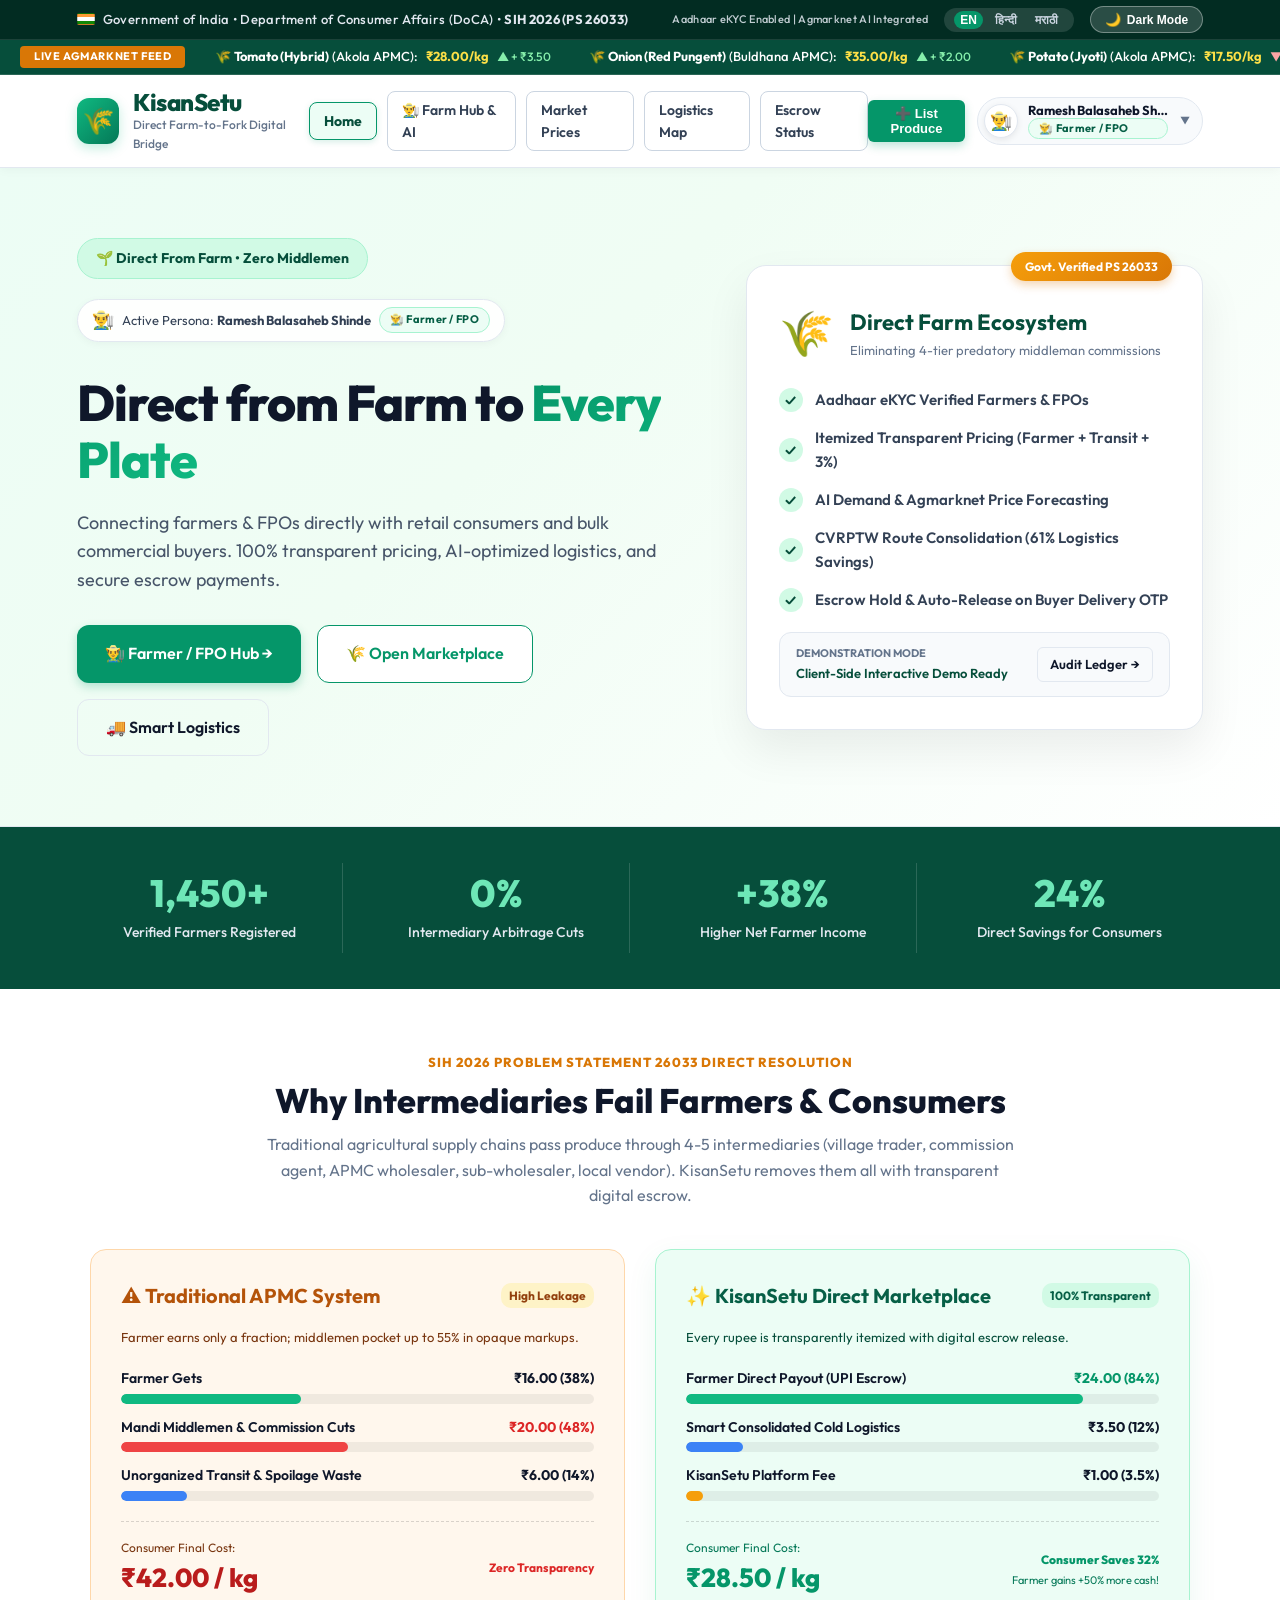
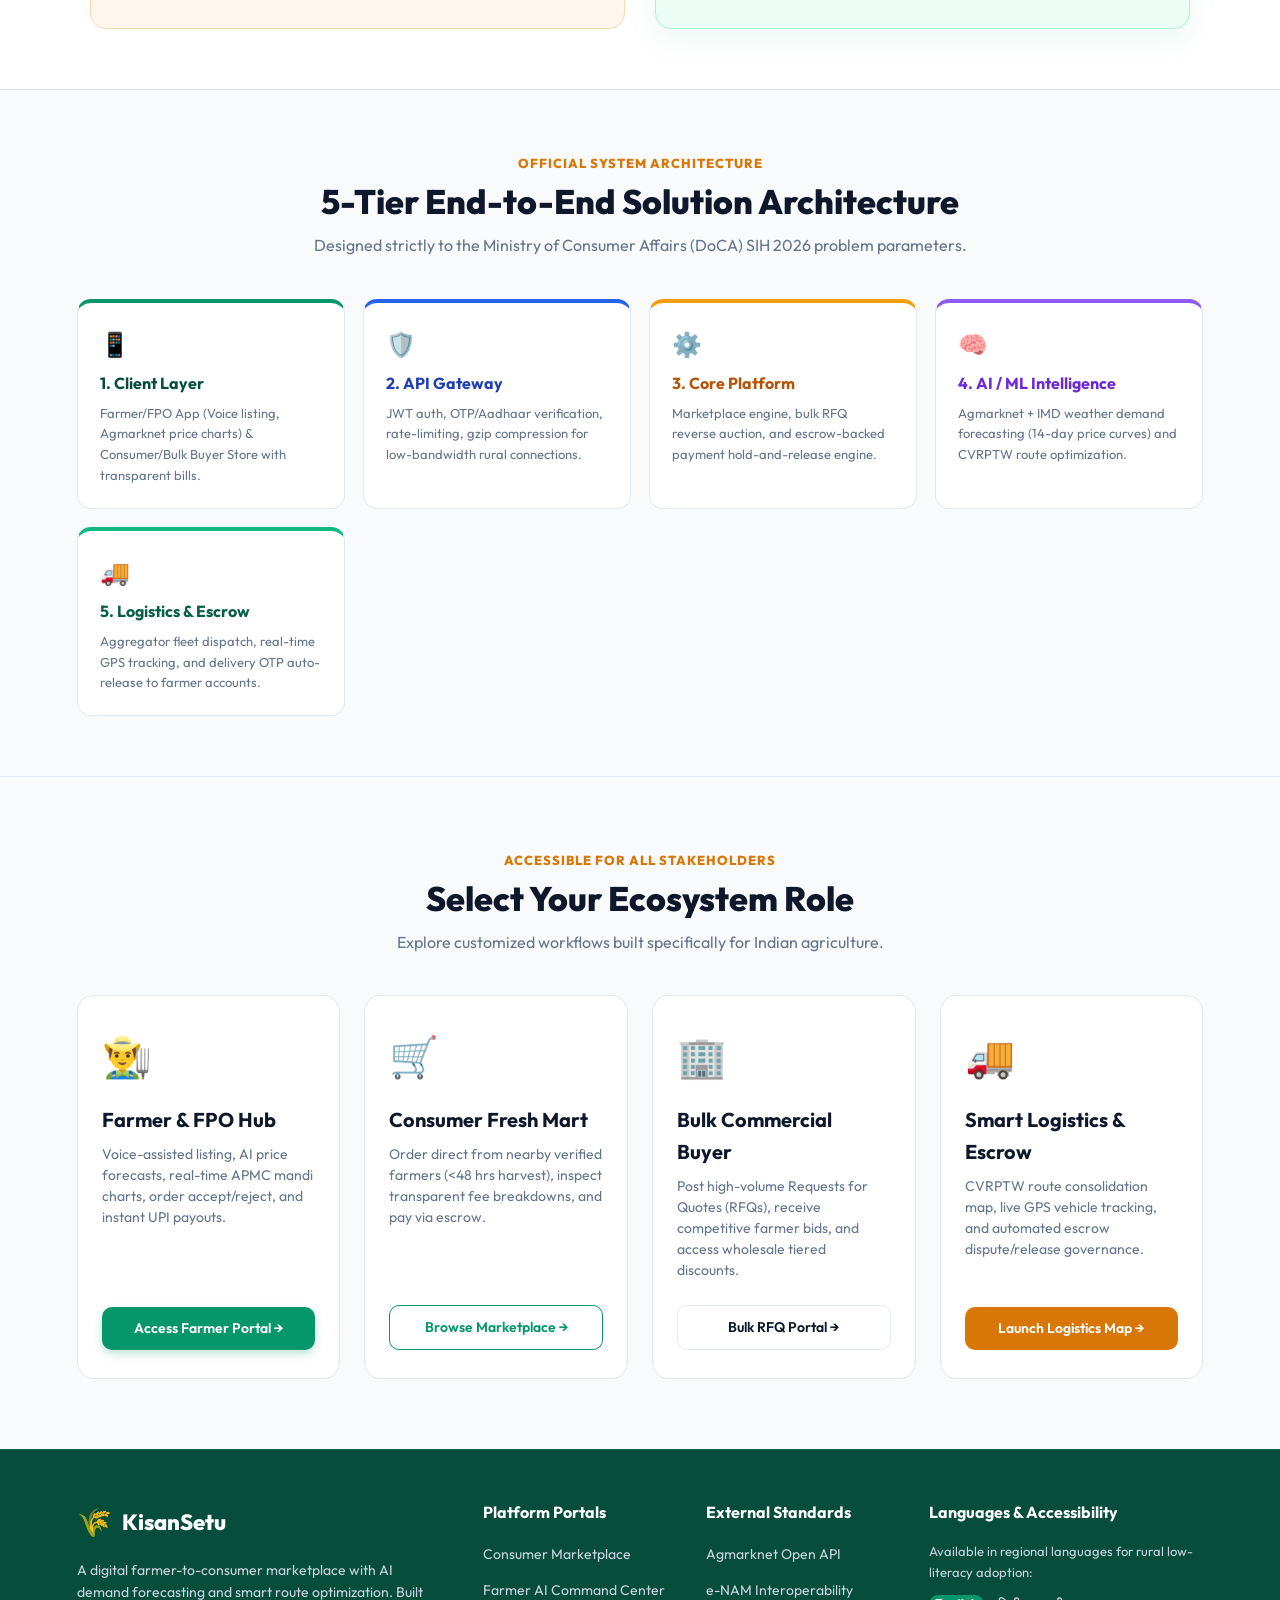
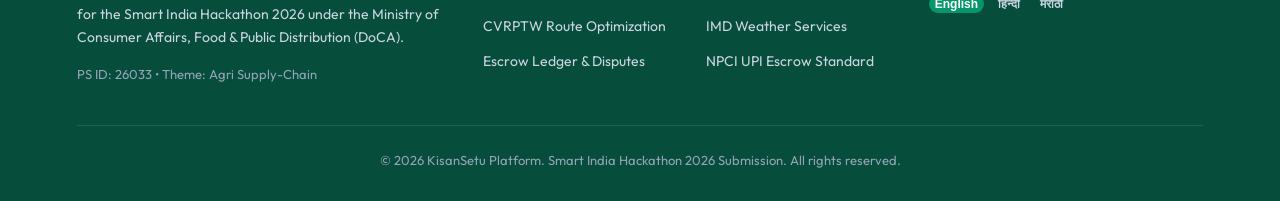
==== index.html @ 2e5bcf42 "feat: initial commit for KisanSetu agricultural marketplace platform" ====
<!DOCTYPE html>
<html lang="en">
<head>
    <meta charset="UTF-8">
    <meta name="viewport" content="width=device-width, initial-scale=1.0">
    <title>KisanSetu | Farmer-to-Consumer Digital Marketplace (SIH 2026 PS 26033)</title>
    <link rel="stylesheet" href="css/style.css?v=2.4">
    <link rel="stylesheet" href="style.css?v=2.4">
</head>
<body>

    <!-- TOP GOVERNMENT EMBLEM BAR -->
    <div class="gov-top-bar">
        <div class="gov-emblem">
            <span class="gov-flag"></span>
            <span>Government of India • Department of Consumer Affairs (DoCA) • <strong>SIH 2026 (PS 26033)</strong></span>
        </div>
        <div class="top-bar-right">
            <span style="font-size: 11px; opacity: 0.85;">Aadhaar eKYC Enabled | Agmarknet AI Integrated</span>
            <div class="lang-selector">
                <button class="lang-btn active" data-lang="en">EN</button>
                <button class="lang-btn" data-lang="hi">हिन्दी</button>
                <button class="lang-btn" data-lang="mr">मराठी</button>
            </div>
        </div>
    </div>

    <!-- LIVE MANDI PRICE MARQUEE TICKER -->
    <div class="mandi-ticker-bar">
        <div class="ticker-label">LIVE AGMARKNET FEED</div>
        <div class="ticker-track" id="tickerTrack">
            <!-- Populated via script.js -->
            <div class="ticker-item">🌾 Loading real-time APMC Mandi rates...</div>
        </div>
    </div>

    <!-- MAIN HEADER -->
    <header class="main-header">
        <a href="index.html" class="brand-logo">
            <div class="brand-icon-box">🌾</div>
            <div>
                <h1 class="brand-title">KisanSetu</h1>
                <p class="brand-tagline">Direct Farm-to-Fork Digital Bridge</p>
            </div>
        </a>

        <nav class="nav-links">
            <a href="index.html" class="nav-link active" data-i18n="navHome">Home</a>
            <a href="marketplace.html" class="nav-link" data-i18n="navMarket">Marketplace</a>
            <a href="farmer-dashboard.html" class="nav-link" data-i18n="navPrices">AI Forecast</a>
            <a href="logistics.html" class="nav-link" data-i18n="navLogistics">Smart Logistics</a>
            <a href="admin-escrow.html" class="nav-link" data-i18n="navEscrow">Escrow Ledger</a>
        </nav>

        <div class="header-actions">
            <a href="marketplace.html" class="cart-indicator" title="View Cart">
                🛒 <span>Cart</span>
                <span class="cart-badge" id="cartBadge" style="display:none;">0</span>
            </a>
            <a href="login.html" class="btn btn-outline btn-sm" data-i18n="navLogin">Login</a>
            <a href="register.html" class="btn btn-primary btn-sm" data-i18n="navRegister">Register</a>
        </div>
    </header>

    <!-- HERO SECTION -->
    <section class="hero-wrapper">
        <div class="hero-grid">
            <div class="hero-content">
                <div class="hero-badge-pill" data-i18n="heroBadge">
                    🌱 Direct From Farm • Zero Middlemen
                </div>
                <div id="heroRoleWelcome"></div>
                <h1 class="hero-title" data-i18n="heroTitle">
                    Direct from Farm to <span>Every Plate</span>
                </h1>
                <p class="hero-subtitle" data-i18n="heroSubtitle">
                    Connecting farmers & FPOs directly with retail consumers and bulk commercial buyers. 100% transparent pricing, AI-optimized logistics, and secure escrow payments.
                </p>
                <div class="hero-buttons">
                    <a href="farmer-dashboard.html" class="btn btn-primary hero-btn-lg" data-i18n="btnSell">
                        👨‍🌾 Farmer / FPO Hub
                    </a>
                    <a href="marketplace.html" class="btn btn-secondary hero-btn-lg" data-i18n="btnBuy">
                        🛒 Explore Fresh Marketplace
                    </a>
                    <a href="logistics.html" class="btn btn-outline hero-btn-lg">
                        🚚 Smart Route Optimization
                    </a>
                </div>
            </div>

            <!-- HERO CARD (Direct Farm Marketplace) -->
            <div class="hero-card-box">
                <div class="hero-card-badge">Govt. Verified PS 26033</div>
                <div class="hero-card-header">
                    <div class="hero-card-icon">🌾</div>
                    <div>
                        <h3>Direct Farm Ecosystem</h3>
                        <p style="font-size:13px; color:#64748b;">Eliminating 4-tier predatory middleman commissions</p>
                    </div>
                </div>

                <ul class="hero-perks">
                    <li>
                        <span class="hero-check">✓</span>
                        <span>Aadhaar eKYC Verified Farmers & FPOs</span>
                    </li>
                    <li>
                        <span class="hero-check">✓</span>
                        <span>Itemized Transparent Pricing (Farmer + Transit + 3%)</span>
                    </li>
                    <li>
                        <span class="hero-check">✓</span>
                        <span>AI Demand & Agmarknet Price Forecasting</span>
                    </li>
                    <li>
                        <span class="hero-check">✓</span>
                        <span>CVRPTW Route Consolidation (61% Logistics Savings)</span>
                    </li>
                    <li>
                        <span class="hero-check">✓</span>
                        <span>Escrow Hold & Auto-Release on Buyer Delivery OTP</span>
                    </li>
                </ul>

                <div style="background:#f8fafc; border-radius:12px; padding:12px 16px; display:flex; justify-content:space-between; align-items:center; border:1px solid #e2e8f0;">
                    <div>
                        <div style="font-size:11px; color:#64748b; font-weight:700; text-transform:uppercase;">Demonstration Mode</div>
                        <div style="font-size:13px; font-weight:600; color:#064e3b;">Client-Side Interactive Demo Ready</div>
                    </div>
                    <a href="admin-escrow.html" class="btn btn-sm btn-outline">Audit Ledger →</a>
                </div>
            </div>
        </div>
    </section>

    <!-- IMPACT STATS STRIP -->
    <section class="stats-strip">
        <div class="stat-item">
            <div class="stat-number">1,450+</div>
            <div class="stat-title" data-i18n="statFarmers">Verified Farmers Registered</div>
        </div>
        <div class="stat-item">
            <div class="stat-number">0%</div>
            <div class="stat-title" data-i18n="statMiddlemen">Intermediary Arbitrage Cuts</div>
        </div>
        <div class="stat-item">
            <div class="stat-number">+38%</div>
            <div class="stat-title" data-i18n="statFarmerGain">Higher Net Farmer Income</div>
        </div>
        <div class="stat-item">
            <div class="stat-number">24%</div>
            <div class="stat-title" data-i18n="statConsumerSave">Direct Savings for Consumers</div>
        </div>
    </section>

    <!-- INTERACTIVE MIDDLEMEN VS KISANSETU COMPARISON -->
    <section class="comparison-section">
        <div class="section-head">
            <span class="section-badge">SIH 2026 PROBLEM STATEMENT 26033 DIRECT RESOLUTION</span>
            <h2>Why Intermediaries Fail Farmers & Consumers</h2>
            <p>Traditional agricultural supply chains pass produce through 4-5 intermediaries (village trader, commission agent, APMC wholesaler, sub-wholesaler, local vendor). KisanSetu removes them all with transparent digital escrow.</p>
        </div>

        <div class="comparison-grid">
            <!-- TRADITIONAL MANDI -->
            <div class="compare-card traditional">
                <div class="compare-title">
                    <span style="color:#b45309;">⚠️ Traditional APMC System</span>
                    <span style="font-size:12px; background:#fef3c7; color:#92400e; padding:3px 8px; border-radius:10px;">High Leakage</span>
                </div>
                <p style="font-size:13px; color:#78350f;">Farmer earns only a fraction; middlemen pocket up to 55% in opaque markups.</p>

                <div class="compare-breakdown">
                    <div class="bar-row">
                        <div class="bar-row-header">
                            <span>Farmer Gets</span>
                            <strong>₹16.00 (38%)</strong>
                        </div>
                        <div class="bar-progress"><div class="bar-fill farmer" style="width: 38%;"></div></div>
                    </div>
                    <div class="bar-row">
                        <div class="bar-row-header">
                            <span>Mandi Middlemen & Commission Cuts</span>
                            <strong style="color:#dc2626;">₹20.00 (48%)</strong>
                        </div>
                        <div class="bar-progress"><div class="bar-fill middlemen" style="width: 48%;"></div></div>
                    </div>
                    <div class="bar-row">
                        <div class="bar-row-header">
                            <span>Unorganized Transit & Spoilage Waste</span>
                            <strong>₹6.00 (14%)</strong>
                        </div>
                        <div class="bar-progress"><div class="bar-fill logistics" style="width: 14%;"></div></div>
                    </div>
                </div>

                <div class="compare-summary">
                    <div>
                        <div style="font-size:12px; color:#78350f;">Consumer Final Cost:</div>
                        <div class="compare-price-tag" style="color:#b91c1c;">₹42.00 / kg</div>
                    </div>
                    <span style="font-size:12px; color:#dc2626; font-weight:700;">Zero Transparency</span>
                </div>
            </div>

            <!-- KISANSETU SYSTEM -->
            <div class="compare-card kisansetu">
                <div class="compare-title">
                    <span style="color:#065f46;">✨ KisanSetu Direct Marketplace</span>
                    <span style="font-size:12px; background:#d1fae5; color:#065f46; padding:3px 8px; border-radius:10px;">100% Transparent</span>
                </div>
                <p style="font-size:13px; color:#064e3b;">Every rupee is transparently itemized with digital escrow release.</p>

                <div class="compare-breakdown">
                    <div class="bar-row">
                        <div class="bar-row-header">
                            <span>Farmer Direct Payout (UPI Escrow)</span>
                            <strong style="color:#059669;">₹24.00 (84%)</strong>
                        </div>
                        <div class="bar-progress"><div class="bar-fill farmer" style="width: 84%;"></div></div>
                    </div>
                    <div class="bar-row">
                        <div class="bar-row-header">
                            <span>Smart Consolidated Cold Logistics</span>
                            <strong>₹3.50 (12%)</strong>
                        </div>
                        <div class="bar-progress"><div class="bar-fill logistics" style="width: 12%;"></div></div>
                    </div>
                    <div class="bar-row">
                        <div class="bar-row-header">
                            <span>KisanSetu Platform Fee</span>
                            <strong>₹1.00 (3.5%)</strong>
                        </div>
                        <div class="bar-progress"><div class="bar-fill platform" style="width: 3.5%;"></div></div>
                    </div>
                </div>

                <div class="compare-summary">
                    <div>
                        <div style="font-size:12px; color:#047857;">Consumer Final Cost:</div>
                        <div class="compare-price-tag" style="color:#059669;">₹28.50 / kg</div>
                    </div>
                    <div style="text-align:right;">
                        <span style="font-size:12px; color:#059669; font-weight:800;">Consumer Saves 32%</span>
                        <div style="font-size:11px; color:#047857;">Farmer gains +50% more cash!</div>
                    </div>
                </div>
            </div>
        </div>
    </section>

    <!-- 5-TIER SOLUTION ARCHITECTURE (From PDF Specification) -->
    <section style="padding: 60px 6%; background: #f8fafc; border-bottom: 1px solid var(--border);">
        <div class="section-head">
            <span class="section-badge">OFFICIAL SYSTEM ARCHITECTURE</span>
            <h2>5-Tier End-to-End Solution Architecture</h2>
            <p>Designed strictly to the Ministry of Consumer Affairs (DoCA) SIH 2026 problem parameters.</p>
        </div>

        <div style="display:grid; grid-template-columns:repeat(auto-fit, minmax(220px, 1fr)); gap:18px; max-width:1300px; margin:0 auto;">
            <div style="background:white; padding:22px; border-radius:14px; border:1px solid #e2e8f0; border-top:4px solid #059669;">
                <div style="font-size:24px; margin-bottom:8px;">📱</div>
                <h4 style="font-size:16px; margin-bottom:6px; color:#064e3b;">1. Client Layer</h4>
                <p style="font-size:13px; color:#64748b;">Farmer/FPO App (Voice listing, Agmarknet price charts) & Consumer/Bulk Buyer Store with transparent bills.</p>
            </div>
            <div style="background:white; padding:22px; border-radius:14px; border:1px solid #e2e8f0; border-top:4px solid #2563eb;">
                <div style="font-size:24px; margin-bottom:8px;">🛡️</div>
                <h4 style="font-size:16px; margin-bottom:6px; color:#1e40af;">2. API Gateway</h4>
                <p style="font-size:13px; color:#64748b;">JWT auth, OTP/Aadhaar verification, rate-limiting, gzip compression for low-bandwidth rural connections.</p>
            </div>
            <div style="background:white; padding:22px; border-radius:14px; border:1px solid #e2e8f0; border-top:4px solid #f59e0b;">
                <div style="font-size:24px; margin-bottom:8px;">⚙️</div>
                <h4 style="font-size:16px; margin-bottom:6px; color:#b45309;">3. Core Platform</h4>
                <p style="font-size:13px; color:#64748b;">Marketplace engine, bulk RFQ reverse auction, and escrow-backed payment hold-and-release engine.</p>
            </div>
            <div style="background:white; padding:22px; border-radius:14px; border:1px solid #e2e8f0; border-top:4px solid #8b5cf6;">
                <div style="font-size:24px; margin-bottom:8px;">🧠</div>
                <h4 style="font-size:16px; margin-bottom:6px; color:#6d28d9;">4. AI / ML Intelligence</h4>
                <p style="font-size:13px; color:#64748b;">Agmarknet + IMD weather demand forecasting (14-day price curves) and CVRPTW route optimization.</p>
            </div>
            <div style="background:white; padding:22px; border-radius:14px; border:1px solid #e2e8f0; border-top:4px solid #10b981;">
                <div style="font-size:24px; margin-bottom:8px;">🚚</div>
                <h4 style="font-size:16px; margin-bottom:6px; color:#065f46;">5. Logistics & Escrow</h4>
                <p style="font-size:13px; color:#64748b;">Aggregator fleet dispatch, real-time GPS tracking, and delivery OTP auto-release to farmer accounts.</p>
            </div>
        </div>
    </section>

    <!-- ROLE NAVIGATION TILES -->
    <section class="roles-section">
        <div class="section-head">
            <span class="section-badge">ACCESSIBLE FOR ALL STAKEHOLDERS</span>
            <h2>Select Your Ecosystem Role</h2>
            <p>Explore customized workflows built specifically for Indian agriculture.</p>
        </div>

        <div class="roles-grid">
            <!-- Farmer / FPO -->
            <div class="role-card">
                <div class="role-card-top">
                    <div class="role-card-icon">👨‍🌾</div>
                    <h3>Farmer & FPO Hub</h3>
                    <p>Voice-assisted listing, AI price forecasts, real-time APMC mandi charts, order accept/reject, and instant UPI payouts.</p>
                </div>
                <a href="farmer-dashboard.html" class="btn btn-primary" style="width:100%;">Access Farmer Portal →</a>
            </div>

            <!-- Retail Consumer -->
            <div class="role-card">
                <div class="role-card-top">
                    <div class="role-card-icon">🛒</div>
                    <h3>Consumer Fresh Mart</h3>
                    <p>Order direct from nearby verified farmers (<48 hrs harvest), inspect transparent fee breakdowns, and pay via escrow.</p>
                </div>
                <a href="marketplace.html" class="btn btn-secondary" style="width:100%;">Browse Marketplace →</a>
            </div>

            <!-- Bulk Commercial Buyer -->
            <div class="role-card">
                <div class="role-card-top">
                    <div class="role-card-icon">🏢</div>
                    <h3>Bulk Commercial Buyer</h3>
                    <p>Post high-volume Requests for Quotes (RFQs), receive competitive farmer bids, and access wholesale tiered discounts.</p>
                </div>
                <a href="marketplace.html?mode=bulk" class="btn btn-outline" style="width:100%;">Bulk RFQ Portal →</a>
            </div>

            <!-- Smart Logistics & Admin -->
            <div class="role-card">
                <div class="role-card-top">
                    <div class="role-card-icon">🚚</div>
                    <h3>Smart Logistics & Escrow</h3>
                    <p>CVRPTW route consolidation map, live GPS vehicle tracking, and automated escrow dispute/release governance.</p>
                </div>
                <a href="logistics.html" class="btn btn-accent" style="width:100%;">Launch Logistics Map →</a>
            </div>
        </div>
    </section>

    <!-- FOOTER -->
    <footer class="main-footer">
        <div class="footer-grid">
            <div class="footer-col">
                <div style="display:flex; align-items:center; gap:10px; margin-bottom:14px;">
                    <span style="font-size:28px;">🌾</span>
                    <h3 style="color:white; font-size:22px; font-weight:800;">KisanSetu</h3>
                </div>
                <p style="font-size:14px; color:#cbd5e1; line-height:1.6; margin-bottom:16px;">
                    A digital farmer-to-consumer marketplace with AI demand forecasting and smart route optimization. Built for the Smart India Hackathon 2026 under the Ministry of Consumer Affairs, Food & Public Distribution (DoCA).
                </p>
                <div style="font-size:13px; color:#94a3b8;">PS ID: 26033 • Theme: Agri Supply-Chain</div>
            </div>

            <div class="footer-col">
                <h4>Platform Portals</h4>
                <ul>
                    <li><a href="marketplace.html">Consumer Marketplace</a></li>
                    <li><a href="farmer-dashboard.html">Farmer AI Command Center</a></li>
                    <li><a href="logistics.html">CVRPTW Route Optimization</a></li>
                    <li><a href="admin-escrow.html">Escrow Ledger & Disputes</a></li>
                </ul>
            </div>

            <div class="footer-col">
                <h4>External Standards</h4>
                <ul>
                    <li><a href="#">Agmarknet Open API</a></li>
                    <li><a href="#">e-NAM Interoperability</a></li>
                    <li><a href="#">IMD Weather Services</a></li>
                    <li><a href="#">NPCI UPI Escrow Standard</a></li>
                </ul>
            </div>

            <div class="footer-col">
                <h4>Languages & Accessibility</h4>
                <p style="font-size:13px; color:#cbd5e1; margin-bottom:12px;">Available in regional languages for rural low-literacy adoption:</p>
                <div style="display:flex; gap:8px;">
                    <button class="lang-btn active" data-lang="en">English</button>
                    <button class="lang-btn" data-lang="hi">हिन्दी</button>
                    <button class="lang-btn" data-lang="mr">मराठी</button>
                </div>
            </div>
        </div>

        <div class="footer-bottom">
            <p>© 2026 KisanSetu Platform. Smart India Hackathon 2026 Submission. All rights reserved.</p>
        </div>
    </footer>

    <!-- SHARED DATA STORE & GLOBAL CONTROLLERS -->
    <script src="js/data-store.js?v=2.2"></script>
    <script src="js/script.js?v=2.4"></script>
</body>
</html>
---- css/style.css ----
/* ===================================================
   KisanSetu - Master Modern Stylesheet
   SIH 2026 Problem Statement 26033
   High-Aesthetic UI, Glassmorphism, Responsive & Dark-Accent Elements
=================================================== */

@import url('https://fonts.googleapis.com/css2?family=Outfit:wght@300;400;500;600;700;800&family=Inter:wght@400;500;600;700&display=swap');

:root {
    --primary: #059669;
    --primary-hover: #047857;
    --primary-deep: #064E3B;
    --primary-light: #ecfdf5;
    --primary-border: #a7f3d0;
    
    --secondary: #d97706;
    --secondary-hover: #b45309;
    --secondary-light: #fffbeb;
    
    --accent: #2563eb;
    --accent-light: #eff6ff;
    
    --success: #10b981;
    --warning: #f59e0b;
    --danger: #ef4444;
    --danger-light: #fef2f2;
    
    --bg-page: #f8fafc;
    --bg-card: #ffffff;
    --bg-alt: #f1f5f9;
    
    --text-main: #0f172a;
    --text-muted: #64748b;
    --text-light: #94a3b8;
    
    --border: #e2e8f0;
    --border-light: #f1f5f9;
    
    --radius-sm: 6px;
    --radius-md: 10px;
    --radius-lg: 16px;
    --radius-full: 9999px;
    
    --shadow-sm: 0 1px 2px rgba(0,0,0,0.05);
    --shadow-md: 0 4px 12px rgba(0,0,0,0.06);
    --shadow-lg: 0 10px 25px rgba(0,0,0,0.08);
    --shadow-glow: 0 0 20px rgba(5,150,105,0.2);
    
    --transition: all 0.25s cubic-bezier(0.4, 0, 0.2, 1);
}

* {
    margin: 0;
    padding: 0;
    box-sizing: border-box;
}

body {
    font-family: 'Outfit', 'Inter', -apple-system, sans-serif;
    background-color: var(--bg-page);
    color: var(--text-main);
    line-height: 1.6;
    min-height: 100vh;
    display: flex;
    flex-direction: column;
}

/* ===================================================
   GOVERNMENT TOP BAR & TICKER
=================================================== */
.gov-top-bar {
    background: #022c22;
    color: #e2e8f0;
    padding: 6px 6%;
    display: flex;
    justify-content: space-between;
    align-items: center;
    font-size: 13px;
    font-weight: 500;
    letter-spacing: 0.3px;
    border-bottom: 1px solid rgba(255,255,255,0.1);
}

.gov-emblem {
    display: flex;
    align-items: center;
    gap: 8px;
}

.gov-flag {
    display: inline-block;
    width: 18px;
    height: 12px;
    border-radius: 2px;
    background: linear-gradient(to bottom, #FF9933 33.3%, #ffffff 33.3%, #ffffff 66.6%, #128807 66.6%);
    border: 1px solid rgba(0,0,0,0.2);
}

.top-bar-right {
    display: flex;
    align-items: center;
    gap: 16px;
}

.lang-selector {
    display: flex;
    align-items: center;
    gap: 6px;
    background: rgba(255,255,255,0.12);
    padding: 3px 10px;
    border-radius: 20px;
}

.lang-btn {
    background: none;
    border: none;
    color: #cbd5e1;
    font-size: 12px;
    cursor: pointer;
    font-weight: 600;
    padding: 2px 6px;
    border-radius: 12px;
    transition: var(--transition);
}

.lang-btn.active, .lang-btn:hover {
    background: var(--primary);
    color: #ffffff;
}

/* Mandi Price Marquee Ticker */
.mandi-ticker-bar {
    background: #064e3b;
    color: #ffffff;
    font-size: 13px;
    overflow: hidden;
    white-space: nowrap;
    display: flex;
    align-items: center;
    padding: 6px 0;
    border-bottom: 1px solid rgba(255,255,255,0.15);
}

.ticker-label {
    background: #d97706;
    color: #ffffff;
    font-weight: 700;
    padding: 2px 14px;
    font-size: 11px;
    text-transform: uppercase;
    letter-spacing: 0.6px;
    margin-left: 20px;
    border-radius: 4px;
    display: flex;
    align-items: center;
    gap: 5px;
    z-index: 2;
}

.ticker-track {
    display: inline-block;
    padding-left: 30px;
    animation: marquee 35s linear infinite;
}

.ticker-item {
    display: inline-flex;
    align-items: center;
    gap: 8px;
    margin-right: 35px;
    font-weight: 500;
}

.ticker-price {
    font-weight: 700;
    color: #fde047;
}

.ticker-up {
    color: #86efac;
    font-size: 12px;
}

.ticker-down {
    color: #fca5a5;
    font-size: 12px;
}

@keyframes marquee {
    0% { transform: translateX(0); }
    100% { transform: translateX(-50%); }
}

/* ===================================================
   MAIN HEADER & NAVIGATION
=================================================== */
.main-header {
    background: #ffffff;
    padding: 14px 6%;
    display: flex;
    align-items: center;
    justify-content: space-between;
    box-shadow: 0 2px 10px rgba(0,0,0,0.04);
    position: sticky;
    top: 0;
    z-index: 1000;
    border-bottom: 1px solid var(--border);
}

.brand-logo {
    display: flex;
    align-items: center;
    gap: 14px;
    text-decoration: none;
}

.brand-icon-box {
    width: 46px;
    height: 46px;
    background: linear-gradient(135deg, #10b981, #047857);
    border-radius: 12px;
    display: flex;
    align-items: center;
    justify-content: center;
    font-size: 26px;
    box-shadow: 0 4px 12px rgba(16,185,129,0.25);
    color: white;
}

.brand-title {
    font-size: 24px;
    font-weight: 800;
    color: var(--primary-deep);
    line-height: 1.1;
    letter-spacing: -0.5px;
}

.brand-tagline {
    font-size: 12px;
    color: var(--text-muted);
    font-weight: 500;
}

.nav-links {
    display: flex;
    align-items: center;
    gap: 10px;
}

.nav-link {
    text-decoration: none;
    color: #334155;
    font-weight: 600;
    font-size: 14px;
    padding: 7px 14px;
    border-radius: 8px;
    border: 1.5px solid #cbd5e1;
    background: #ffffff;
    transition: all 0.2s ease;
    display: inline-flex;
    align-items: center;
    gap: 6px;
}

.nav-link:hover {
    color: var(--primary);
    border-color: var(--primary);
    background: #f0fdf4;
    transform: translateY(-1px);
}

.nav-link.active {
    color: var(--primary-deep);
    background: var(--primary-light);
    border: 1.5px solid var(--primary);
    font-weight: 700;
    box-shadow: 0 2px 6px rgba(5, 150, 105, 0.16);
}

.cart-indicator {
    position: relative;
    cursor: pointer;
    background: var(--bg-alt);
    padding: 8px 12px;
    border-radius: 20px;
    font-weight: 600;
    font-size: 14px;
    display: flex;
    align-items: center;
    gap: 6px;
    transition: var(--transition);
}

.cart-indicator:hover {
    background: var(--primary-light);
    color: var(--primary);
}

.cart-badge {
    background: var(--danger);
    color: white;
    font-size: 11px;
    font-weight: 700;
    padding: 2px 7px;
    border-radius: 10px;
}

.header-actions {
    display: flex;
    align-items: center;
    gap: 12px;
}

.btn {
    display: inline-flex;
    align-items: center;
    justify-content: center;
    gap: 8px;
    padding: 10px 20px;
    border-radius: var(--radius-md);
    font-weight: 600;
    font-size: 14px;
    text-decoration: none;
    cursor: pointer;
    border: none;
    transition: var(--transition);
}

.btn-primary {
    background: var(--primary);
    color: #ffffff;
    box-shadow: 0 4px 10px rgba(5,150,105,0.25);
}

.btn-primary:hover {
    background: var(--primary-hover);
    transform: translateY(-1px);
    box-shadow: 0 6px 14px rgba(5,150,105,0.3);
}

.btn-secondary {
    background: #ffffff;
    color: var(--primary);
    border: 1.5px solid var(--primary);
}

.btn-secondary:hover {
    background: var(--primary-light);
}

.btn-accent {
    background: var(--secondary);
    color: #ffffff;
}

.btn-accent:hover {
    background: var(--secondary-hover);
}

.btn-outline {
    background: transparent;
    color: var(--text-main);
    border: 1px solid var(--border);
}

.btn-outline:hover {
    background: var(--bg-alt);
}

.btn-sm {
    padding: 6px 12px;
    font-size: 13px;
    border-radius: var(--radius-sm);
}

/* ===================================================
   HERO SECTION
=================================================== */
.hero-wrapper {
    background: linear-gradient(135deg, #ecfdf5 0%, #f0fdf4 40%, #ffffff 100%);
    padding: 70px 6%;
    position: relative;
    overflow: hidden;
    border-bottom: 1px solid var(--border);
}

.hero-grid {
    display: grid;
    grid-template-columns: 1.15fr 0.85fr;
    gap: 50px;
    align-items: center;
    max-width: 1300px;
    margin: 0 auto;
}

.hero-content {
    display: flex;
    flex-direction: column;
    gap: 20px;
}

.hero-badge-pill {
    display: inline-flex;
    align-items: center;
    gap: 8px;
    background: #d1fae5;
    color: var(--primary-deep);
    padding: 8px 18px;
    border-radius: var(--radius-full);
    font-size: 14px;
    font-weight: 700;
    border: 1px solid var(--primary-border);
    width: fit-content;
}

.hero-title {
    font-size: 50px;
    font-weight: 800;
    line-height: 1.15;
    color: #0f172a;
    letter-spacing: -1px;
}

.hero-title span {
    background: linear-gradient(135deg, #059669, #10b981);
    -webkit-background-clip: text;
    -webkit-text-fill-color: transparent;
}

.hero-subtitle {
    font-size: 18px;
    color: #475569;
    line-height: 1.6;
    max-width: 600px;
}

.hero-buttons {
    display: flex;
    gap: 16px;
    flex-wrap: wrap;
    margin-top: 10px;
}

.hero-btn-lg {
    padding: 15px 28px;
    font-size: 16px;
    border-radius: 12px;
}

.hero-card-box {
    background: #ffffff;
    border-radius: 20px;
    padding: 32px;
    box-shadow: 0 20px 45px rgba(0,0,0,0.07);
    border: 1px solid var(--border);
    position: relative;
}

.hero-card-badge {
    position: absolute;
    top: -14px;
    right: 30px;
    background: linear-gradient(135deg, #f59e0b, #d97706);
    color: white;
    font-size: 12px;
    font-weight: 700;
    padding: 5px 14px;
    border-radius: 20px;
    box-shadow: 0 4px 10px rgba(217,119,6,0.3);
}

.hero-card-header {
    display: flex;
    align-items: center;
    gap: 16px;
    margin-bottom: 20px;
}

.hero-card-icon {
    font-size: 44px;
}

.hero-card-header h3 {
    font-size: 22px;
    color: var(--primary-deep);
    font-weight: 700;
}

.hero-perks {
    list-style: none;
    display: flex;
    flex-direction: column;
    gap: 14px;
    margin: 20px 0;
}

.hero-perks li {
    display: flex;
    align-items: center;
    gap: 12px;
    font-size: 15px;
    font-weight: 600;
    color: #334155;
}

.hero-check {
    width: 24px;
    height: 24px;
    background: #d1fae5;
    color: var(--primary-deep);
    border-radius: 50%;
    display: flex;
    align-items: center;
    justify-content: center;
    font-weight: 800;
    font-size: 13px;
    flex-shrink: 0;
}

/* ===================================================
   INTERACTIVE COMPARISON (Middlemen vs KisanSetu)
=================================================== */
.comparison-section {
    padding: 60px 6%;
    background: #ffffff;
    border-bottom: 1px solid var(--border);
}

.section-head {
    text-align: center;
    max-width: 750px;
    margin: 0 auto 40px;
}

.section-badge {
    display: inline-block;
    color: var(--secondary);
    font-weight: 800;
    font-size: 13px;
    text-transform: uppercase;
    letter-spacing: 1px;
    margin-bottom: 8px;
}

.section-head h2 {
    font-size: 34px;
    font-weight: 800;
    color: #0f172a;
    line-height: 1.2;
}

.section-head p {
    color: var(--text-muted);
    font-size: 16px;
    margin-top: 10px;
}

.comparison-grid {
    display: grid;
    grid-template-columns: 1fr 1fr;
    gap: 30px;
    max-width: 1100px;
    margin: 0 auto;
}

.compare-card {
    padding: 30px;
    border-radius: 16px;
    border: 1.5px solid var(--border);
}

.compare-card.traditional {
    background: #fff7ed;
    border-color: #fed7aa;
}

.compare-card.kisansetu {
    background: #ecfdf5;
    border-color: #a7f3d0;
    box-shadow: 0 10px 30px rgba(5,150,105,0.08);
}

.compare-title {
    font-size: 20px;
    font-weight: 700;
    margin-bottom: 15px;
    display: flex;
    align-items: center;
    justify-content: space-between;
}

.compare-breakdown {
    display: flex;
    flex-direction: column;
    gap: 12px;
    margin: 20px 0;
}

.bar-row {
    display: flex;
    flex-direction: column;
    gap: 4px;
}

.bar-row-header {
    display: flex;
    justify-content: space-between;
    font-size: 14px;
    font-weight: 600;
}

.bar-progress {
    height: 10px;
    background: rgba(0,0,0,0.06);
    border-radius: 6px;
    overflow: hidden;
}

.bar-fill {
    height: 100%;
    border-radius: 6px;
}

.bar-fill.farmer { background: #10b981; }
.bar-fill.middlemen { background: #ef4444; }
.bar-fill.logistics { background: #3b82f6; }
.bar-fill.platform { background: #f59e0b; }

.compare-summary {
    border-top: 1px dashed rgba(0,0,0,0.15);
    padding-top: 16px;
    display: flex;
    justify-content: space-between;
    align-items: center;
}

.compare-price-tag {
    font-size: 26px;
    font-weight: 800;
}

/* ===================================================
   IMPACT STATS STRIP
=================================================== */
.stats-strip {
    background: #064e3b;
    color: white;
    padding: 36px 6%;
    display: grid;
    grid-template-columns: repeat(4, 1fr);
    gap: 20px;
    text-align: center;
}

.stat-item {
    border-right: 1px solid rgba(255,255,255,0.15);
    padding: 10px 20px;
}

.stat-item:last-child {
    border-right: none;
}

.stat-number {
    font-size: 38px;
    font-weight: 800;
    color: #6ee7b7;
    line-height: 1.1;
    margin-bottom: 6px;
}

.stat-title {
    font-size: 14px;
    color: #e2e8f0;
    font-weight: 500;
}

/* ===================================================
   ROLE ENTRY CARDS (Farmer, Consumer, Bulk, Logistics)
=================================================== */
.roles-section {
    padding: 70px 6%;
    background: var(--bg-page);
}

.roles-grid {
    display: grid;
    grid-template-columns: repeat(4, 1fr);
    gap: 24px;
    max-width: 1300px;
    margin: 0 auto;
}

.role-card {
    background: #ffffff;
    border-radius: 16px;
    padding: 28px 24px;
    border: 1px solid var(--border);
    transition: var(--transition);
    display: flex;
    flex-direction: column;
    justify-content: space-between;
    position: relative;
    overflow: hidden;
}

.role-card:hover {
    transform: translateY(-6px);
    box-shadow: var(--shadow-lg);
    border-color: var(--primary);
}

.role-card-top {
    margin-bottom: 24px;
}

.role-card-icon {
    font-size: 40px;
    margin-bottom: 16px;
    display: inline-block;
}

.role-card h3 {
    font-size: 20px;
    font-weight: 700;
    color: #0f172a;
    margin-bottom: 8px;
}

.role-card p {
    font-size: 14px;
    color: var(--text-muted);
    line-height: 1.5;
}

/* ===================================================
   MARKETPLACE CATALOG & FILTERS
=================================================== */
.marketplace-container {
    padding: 40px 6%;
    max-width: 1400px;
    margin: 0 auto;
    width: 100%;
}

.market-header-banner {
    background: linear-gradient(135deg, #064e3b, #047857);
    color: white;
    padding: 30px;
    border-radius: 16px;
    margin-bottom: 30px;
    display: flex;
    justify-content: space-between;
    align-items: center;
    flex-wrap: wrap;
    gap: 20px;
}

.market-mode-toggle {
    display: flex;
    background: rgba(255,255,255,0.15);
    padding: 4px;
    border-radius: 30px;
}

.mode-btn {
    background: none;
    border: 1.5px solid rgba(255, 255, 255, 0.4);
    color: white;
    padding: 8px 18px;
    border-radius: 25px;
    cursor: pointer;
    font-weight: 600;
    font-size: 14px;
    transition: var(--transition);
}

.mode-btn:hover {
    border-color: rgba(255, 255, 255, 0.9);
}

.mode-btn.active {
    background: white;
    border-color: white;
    color: var(--primary-deep);
}

.filters-bar {
    background: white;
    padding: 16px 24px;
    border-radius: 12px;
    border: 1px solid var(--border);
    display: flex;
    flex-wrap: wrap;
    gap: 16px;
    align-items: center;
    margin-bottom: 30px;
}

.search-input-wrap {
    flex: 1;
    min-width: 260px;
    position: relative;
}

.search-input-wrap input {
    width: 100%;
    padding: 10px 16px 10px 38px;
    border: 1.5px solid var(--border);
    border-radius: 8px;
    font-size: 14px;
    outline: none;
    transition: var(--transition);
}

.search-input-wrap input:focus {
    border-color: var(--primary);
}

.search-icon {
    position: absolute;
    left: 12px;
    top: 50%;
    transform: translateY(-50%);
    color: var(--text-muted);
}

.filter-pills {
    display: flex;
    gap: 8px;
    flex-wrap: wrap;
}

.pill-btn {
    background: #ffffff;
    border: 1.5px solid #cbd5e1;
    color: var(--text-main);
    padding: 6px 14px;
    border-radius: 20px;
    font-size: 13px;
    font-weight: 600;
    cursor: pointer;
    transition: var(--transition);
}

.pill-btn:hover {
    border-color: var(--primary);
    color: var(--primary-deep);
    background: #f8fafc;
}

.pill-btn.active {
    background: var(--primary-light);
    color: var(--primary-deep);
    border: 1.5px solid var(--primary);
    font-weight: 700;
    box-shadow: 0 2px 5px rgba(5, 150, 105, 0.12);
}

/* Products Grid */
.products-grid {
    display: grid;
    grid-template-columns: repeat(auto-fill, minmax(290px, 1fr));
    gap: 24px;
}

.product-card {
    background: white;
    border-radius: 16px;
    border: 1px solid var(--border);
    overflow: hidden;
    transition: var(--transition);
    display: flex;
    flex-direction: column;
    position: relative;
}

.product-card:hover {
    transform: translateY(-5px);
    box-shadow: var(--shadow-lg);
    border-color: #a7f3d0;
}

.product-image-wrap {
    position: relative;
    height: 180px;
    background: #f1f5f9;
    overflow: hidden;
}

.product-image-wrap img {
    width: 100%;
    height: 100%;
    object-fit: cover;
    transition: transform 0.4s ease;
}

.product-card:hover .product-image-wrap img {
    transform: scale(1.05);
}

.freshness-tag {
    position: absolute;
    top: 12px;
    left: 12px;
    background: rgba(6, 78, 59, 0.9);
    backdrop-filter: blur(4px);
    color: #6ee7b7;
    font-size: 11px;
    font-weight: 700;
    padding: 4px 10px;
    border-radius: 20px;
}

.verified-farmer-tag {
    position: absolute;
    top: 12px;
    right: 12px;
    background: rgba(255, 255, 255, 0.95);
    color: var(--primary);
    font-size: 11px;
    font-weight: 700;
    padding: 4px 8px;
    border-radius: 20px;
    display: flex;
    align-items: center;
    gap: 4px;
    box-shadow: 0 2px 6px rgba(0,0,0,0.1);
}

.product-body {
    padding: 18px;
    display: flex;
    flex-direction: column;
    flex: 1;
    gap: 10px;
}

.product-crop-name {
    font-size: 18px;
    font-weight: 700;
    color: var(--text-main);
}

.product-farmer-sub {
    font-size: 13px;
    color: var(--text-muted);
    display: flex;
    align-items: center;
    gap: 6px;
}

.price-box-main {
    background: #f0fdf4;
    padding: 10px 12px;
    border-radius: 8px;
    border: 1px solid #d1fae5;
    margin: 6px 0;
}

.price-comparison-line {
    font-size: 12px;
    color: #dc2626;
    text-decoration: line-through;
    font-weight: 600;
}

.price-direct-line {
    font-size: 22px;
    font-weight: 800;
    color: var(--primary-deep);
    display: flex;
    align-items: baseline;
    gap: 4px;
}

.price-direct-line span {
    font-size: 13px;
    font-weight: 500;
    color: var(--text-muted);
}

.savings-chip {
    font-size: 11px;
    font-weight: 700;
    color: #047857;
    background: #d1fae5;
    padding: 2px 6px;
    border-radius: 4px;
    margin-left: 6px;
}

.transparency-trigger {
    background: none;
    border: none;
    color: var(--primary);
    font-size: 12px;
    font-weight: 700;
    cursor: pointer;
    text-align: left;
    display: inline-flex;
    align-items: center;
    gap: 4px;
    padding: 0;
}

.transparency-trigger:hover {
    text-decoration: underline;
}

.product-footer {
    margin-top: auto;
    padding-top: 12px;
    display: flex;
    gap: 8px;
}

/* ===================================================
   TRANSPARENT PRICING MODAL
=================================================== */
.modal-overlay {
    position: fixed;
    inset: 0;
    background: rgba(15, 23, 42, 0.65);
    backdrop-filter: blur(4px);
    display: none;
    align-items: center;
    justify-content: center;
    z-index: 2000;
    padding: 20px;
}

.modal-overlay.active {
    display: flex;
}

.modal-box {
    background: white;
    border-radius: 18px;
    max-width: 520px;
    width: 100%;
    padding: 28px;
    box-shadow: 0 20px 40px rgba(0,0,0,0.2);
    position: relative;
    max-height: 90vh;
    overflow-y: auto;
    animation: modalPop 0.3s cubic-bezier(0.16, 1, 0.3, 1);
}

@keyframes modalPop {
    from { opacity: 0; transform: scale(0.95); }
    to { opacity: 1; transform: scale(1); }
}

.modal-close-btn {
    position: absolute;
    top: 20px;
    right: 20px;
    background: var(--bg-alt);
    border: none;
    width: 32px;
    height: 32px;
    border-radius: 50%;
    cursor: pointer;
    font-size: 16px;
    display: flex;
    align-items: center;
    justify-content: center;
}

.modal-title {
    font-size: 22px;
    font-weight: 800;
    color: var(--primary-deep);
    margin-bottom: 6px;
}

.itemized-card {
    background: #f8fafc;
    border-radius: 12px;
    border: 1px solid var(--border);
    padding: 16px;
    margin: 16px 0;
    display: flex;
    flex-direction: column;
    gap: 12px;
}

.itemized-row {
    display: flex;
    justify-content: space-between;
    font-size: 14px;
}

.itemized-row.highlight {
    font-weight: 700;
    color: var(--primary-deep);
    border-top: 1px dashed var(--border);
    padding-top: 10px;
    font-size: 16px;
}

/* ===================================================
   DASHBOARDS & AI DEMAND FORECASTING
=================================================== */
.dashboard-layout {
    display: grid;
    grid-template-columns: 260px 1fr;
    min-height: calc(100vh - 120px);
}

.dash-sidebar {
    background: white;
    border-right: 1px solid var(--border);
    padding: 24px 16px;
    display: flex;
    flex-direction: column;
    gap: 8px;
}

.user-profile-badge {
    padding: 16px;
    background: #f8fafc;
    border-radius: 12px;
    border: 1px solid var(--border);
    margin-bottom: 16px;
}

.user-profile-badge h4 {
    font-size: 15px;
    font-weight: 700;
}

.user-profile-badge p {
    font-size: 12px;
    color: var(--text-muted);
}

.sidebar-link {
    display: flex;
    align-items: center;
    gap: 12px;
    padding: 11px 16px;
    border-radius: var(--radius-md);
    text-decoration: none;
    color: #475569;
    font-weight: 600;
    font-size: 14px;
    transition: var(--transition);
    cursor: pointer;
    border: 1.5px solid #cbd5e1;
    background: #ffffff;
    margin-bottom: 8px;
    text-align: left;
    width: 100%;
}

.sidebar-link:hover {
    border-color: var(--primary);
    background: #f8fafc;
    color: var(--primary-deep);
}

.sidebar-link.active {
    background: var(--primary-light);
    color: var(--primary-deep);
    border: 1.5px solid var(--primary);
    font-weight: 700;
    box-shadow: 0 2px 6px rgba(5, 150, 105, 0.14);
}

.dash-content {
    padding: 32px;
    overflow-y: auto;
    background: #f8fafc;
}

.dash-header-row {
    display: flex;
    justify-content: space-between;
    align-items: center;
    margin-bottom: 24px;
    flex-wrap: wrap;
    gap: 16px;
}

.chart-card {
    background: white;
    border-radius: 16px;
    padding: 24px;
    border: 1px solid var(--border);
    box-shadow: var(--shadow-sm);
    margin-bottom: 24px;
}

.ai-explain-badge {
    background: #fef3c7;
    border: 1px solid #fde68a;
    color: #92400e;
    padding: 12px 16px;
    border-radius: 8px;
    font-size: 13px;
    margin-top: 14px;
    display: flex;
    align-items: flex-start;
    gap: 10px;
    line-height: 1.5;
}

/* Voice Listing simulation widget */
.voice-listing-box {
    background: linear-gradient(135deg, #1e293b, #0f172a);
    color: white;
    border-radius: 16px;
    padding: 24px;
    margin-bottom: 24px;
    display: flex;
    align-items: center;
    justify-content: space-between;
    flex-wrap: wrap;
    gap: 20px;
}

.mic-pulse-btn {
    width: 58px;
    height: 58px;
    border-radius: 50%;
    background: #ef4444;
    border: none;
    color: white;
    font-size: 24px;
    cursor: pointer;
    display: flex;
    align-items: center;
    justify-content: center;
    box-shadow: 0 0 0 0 rgba(239,68,68,0.7);
    animation: micPulse 1.8s infinite;
    flex-shrink: 0;
}

@keyframes micPulse {
    0% { box-shadow: 0 0 0 0 rgba(239, 68, 68, 0.7); }
    70% { box-shadow: 0 0 0 16px rgba(239, 68, 68, 0); }
    100% { box-shadow: 0 0 0 0 rgba(239, 68, 68, 0); }
}

/* Table styles */
.custom-table-wrap {
    background: white;
    border-radius: 16px;
    border: 1px solid var(--border);
    overflow-x: auto;
    box-shadow: var(--shadow-sm);
}

.custom-table {
    width: 100%;
    border-collapse: collapse;
    font-size: 14px;
}

.custom-table th {
    background: #f8fafc;
    padding: 14px 18px;
    text-align: left;
    font-weight: 700;
    color: #475569;
    border-bottom: 1px solid var(--border);
}

.custom-table td {
    padding: 14px 18px;
    border-bottom: 1px solid var(--border-light);
    color: #1e293b;
}

.status-badge {
    display: inline-flex;
    align-items: center;
    gap: 6px;
    padding: 4px 10px;
    border-radius: 20px;
    font-size: 12px;
    font-weight: 700;
}

.status-held { background: #fef3c7; color: #92400e; }
.status-released { background: #d1fae5; color: #065f46; }
.status-transit { background: #dbeafe; color: #1e40af; }
.status-disputed { background: #fee2e2; color: #991b1b; }

/* ===================================================
   LOGISTICS MAP & CVRPTW ROUTE OPTIMIZATION
=================================================== */
.logistics-grid {
    display: grid;
    grid-template-columns: 1fr 380px;
    gap: 24px;
    max-width: 1400px;
    margin: 0 auto;
}

#logisticsMap {
    height: 560px;
    width: 100%;
    border-radius: 16px;
    border: 1px solid var(--border);
    box-shadow: var(--shadow-md);
    z-index: 1;
}

.optimization-panel {
    background: white;
    border-radius: 16px;
    padding: 24px;
    border: 1px solid var(--border);
    box-shadow: var(--shadow-md);
    display: flex;
    flex-direction: column;
    gap: 20px;
}

.cvrptw-stat-card {
    background: #f8fafc;
    border-radius: 12px;
    padding: 16px;
    border: 1px solid var(--border);
}

.cvrptw-compare-row {
    display: flex;
    justify-content: space-between;
    margin-top: 8px;
    font-size: 14px;
}

/* ===================================================
   TOAST NOTIFICATION CONTAINER
=================================================== */
.toast-container {
    position: fixed;
    bottom: 24px;
    right: 24px;
    z-index: 9999;
    display: flex;
    flex-direction: column;
    gap: 10px;
    pointer-events: none;
}

.toast {
    background: #0f172a;
    color: white;
    padding: 14px 20px;
    border-radius: 10px;
    font-size: 14px;
    font-weight: 600;
    box-shadow: 0 10px 25px rgba(0,0,0,0.2);
    display: flex;
    align-items: center;
    gap: 12px;
    min-width: 280px;
    pointer-events: auto;
    animation: toastSlideIn 0.3s ease;
    border-left: 4px solid var(--primary);
}

.toast.success { border-left-color: #10b981; }
.toast.error { border-left-color: #ef4444; }
.toast.warning { border-left-color: #f59e0b; }

@keyframes toastSlideIn {
    from { opacity: 0; transform: translateY(20px); }
    to { opacity: 1; transform: translateY(0); }
}

/* ===================================================
   FOOTER
=================================================== */
.main-footer {
    background: #064e3b;
    color: #e2e8f0;
    padding: 50px 6% 30px;
    margin-top: auto;
    border-top: 1px solid rgba(255,255,255,0.1);
}

.footer-grid {
    display: grid;
    grid-template-columns: 2fr 1fr 1fr 1.5fr;
    gap: 40px;
    max-width: 1300px;
    margin: 0 auto 40px;
}

.footer-col h4 {
    color: #ffffff;
    font-size: 16px;
    font-weight: 700;
    margin-bottom: 16px;
}

.footer-col ul {
    list-style: none;
    display: flex;
    flex-direction: column;
    gap: 10px;
}

.footer-col a {
    color: #cbd5e1;
    text-decoration: none;
    font-size: 14px;
    transition: var(--transition);
}

.footer-col a:hover {
    color: #6ee7b7;
}

.footer-bottom {
    text-align: center;
    border-top: 1px solid rgba(255,255,255,0.1);
    padding-top: 24px;
    font-size: 13px;
    color: #94a3b8;
}

/* ===================================================
   MOBILE & TABLET RESPONSIVENESS
=================================================== */
@media (max-width: 1024px) {
    .hero-grid { grid-template-columns: 1fr; }
    .stats-strip { grid-template-columns: repeat(2, 1fr); }
    .roles-grid { grid-template-columns: repeat(2, 1fr); }
    .logistics-grid { grid-template-columns: 1fr; }
    .footer-grid { grid-template-columns: repeat(2, 1fr); }
    .dashboard-layout { grid-template-columns: 1fr; }
    .dash-sidebar { display: none; }
}

@media (max-width: 680px) {
    .main-header { flex-direction: column; gap: 14px; align-items: flex-start; }
    .nav-links { flex-wrap: wrap; gap: 10px; }
    .stats-strip { grid-template-columns: 1fr; }
    .comparison-grid { grid-template-columns: 1fr; }
    .roles-grid { grid-template-columns: 1fr; }
    .hero-title { font-size: 34px; }
    .footer-grid { grid-template-columns: 1fr; }
}

/* ===================================================
   ROLE-BASED UI SYSTEM (SIH 2026 PS 26033)
=================================================== */

/* Universal Role Badges */
.role-badge {
    display: inline-flex;
    align-items: center;
    gap: 5px;
    font-size: 11px;
    font-weight: 700;
    padding: 3px 10px;
    border-radius: 999px;
    letter-spacing: 0.3px;
    white-space: nowrap;
    transition: var(--transition);
}

.role-badge-farmer {
    background: #ecfdf5;
    color: #065f46;
    border: 1px solid #a7f3d0;
}

.role-badge-consumer {
    background: #eef2ff;
    color: #4338ca;
    border: 1px solid #c7d2fe;
}

.role-badge-bulk {
    background: #fffbeb;
    color: #92400e;
    border: 1px solid #fde68a;
}

.role-badge-logistics {
    background: #f0f9ff;
    color: #0369a1;
    border: 1px solid #bae6fd;
}

.role-badge-admin {
    background: #fff1f2;
    color: #9f1239;
    border: 1px solid #fecdd3;
}

/* Top Bar Quick Persona Switcher */
.persona-switcher-wrap {
    display: flex;
    align-items: center;
    gap: 8px;
    background: rgba(255, 255, 255, 0.14);
    padding: 3px 10px;
    border-radius: 20px;
    font-size: 12px;
}

.persona-switcher-label {
    color: #cbd5e1;
    font-size: 11px;
    font-weight: 600;
    text-transform: uppercase;
    letter-spacing: 0.5px;
    display: flex;
    align-items: center;
    gap: 4px;
}

.persona-select {
    background: #064e3b;
    color: #ffffff;
    border: 1px solid rgba(255, 255, 255, 0.25);
    border-radius: 12px;
    padding: 3px 8px;
    font-size: 12px;
    font-weight: 600;
    cursor: pointer;
    outline: none;
    transition: var(--transition);
}

.persona-select:hover, .persona-select:focus {
    border-color: #34d399;
    box-shadow: 0 0 0 2px rgba(52, 211, 153, 0.2);
}

/* User Profile Capsule in Main Header */
.user-profile-capsule {
    position: relative;
    display: flex;
    align-items: center;
    gap: 10px;
    padding: 5px 12px 5px 6px;
    background: #f8fafc;
    border: 1.5px solid var(--border);
    border-radius: 30px;
    cursor: pointer;
    transition: var(--transition);
    user-select: none;
}

.user-profile-capsule:hover {
    background: #ffffff;
    border-color: var(--primary);
    box-shadow: 0 4px 12px rgba(0, 0, 0, 0.06);
}

.user-avatar-circle {
    width: 34px;
    height: 34px;
    border-radius: 50%;
    display: flex;
    align-items: center;
    justify-content: center;
    font-size: 18px;
    background: #ffffff;
    box-shadow: 0 2px 6px rgba(0,0,0,0.08);
    border: 1.5px solid #e2e8f0;
}

.user-meta-box {
    display: flex;
    flex-direction: column;
    text-align: left;
    line-height: 1.2;
}

.user-meta-name {
    font-size: 13px;
    font-weight: 700;
    color: #0f172a;
    max-width: 140px;
    white-space: nowrap;
    overflow: hidden;
    text-overflow: ellipsis;
}

.user-meta-role {
    font-size: 11px;
    font-weight: 600;
}

.user-dropdown-arrow {
    font-size: 10px;
    color: #64748b;
    margin-left: 2px;
    transition: transform 0.2s ease;
}

.user-profile-capsule.open .user-dropdown-arrow {
    transform: rotate(180deg);
}

/* Profile Dropdown Menu */
.profile-dropdown-menu {
    position: absolute;
    top: calc(100% + 8px);
    right: 0;
    width: 300px;
    background: #ffffff;
    border-radius: 14px;
    border: 1px solid var(--border);
    box-shadow: 0 10px 25px -5px rgba(0, 0, 0, 0.12), 0 8px 10px -6px rgba(0, 0, 0, 0.08);
    padding: 14px;
    z-index: 1100;
    display: none;
    animation: fadeInSlide 0.2s ease forwards;
}

.profile-dropdown-menu.active {
    display: block;
}

@keyframes fadeInSlide {
    from { opacity: 0; transform: translateY(-8px); }
    to { opacity: 1; transform: translateY(0); }
}

.dropdown-user-header {
    border-bottom: 1px solid var(--border);
    padding-bottom: 12px;
    margin-bottom: 12px;
}

.dropdown-user-header h4 {
    font-size: 15px;
    font-weight: 800;
    color: #0f172a;
    margin: 0 0 2px;
}

.dropdown-user-header p {
    font-size: 12px;
    color: #64748b;
    margin: 0;
}

.dropdown-section-title {
    font-size: 11px;
    font-weight: 700;
    color: #64748b;
    text-transform: uppercase;
    letter-spacing: 0.5px;
    margin-bottom: 8px;
}

.role-switch-list {
    display: flex;
    flex-direction: column;
    gap: 5px;
    margin-bottom: 12px;
}

.role-switch-btn {
    display: flex;
    align-items: center;
    justify-content: space-between;
    width: 100%;
    padding: 8px 10px;
    border-radius: 8px;
    background: #f8fafc;
    border: 1px solid var(--border);
    font-size: 13px;
    font-weight: 600;
    color: #334155;
    cursor: pointer;
    transition: var(--transition);
}

.role-switch-btn:hover {
    background: #f1f5f9;
    border-color: var(--primary);
    color: var(--primary);
}

.role-switch-btn.active {
    background: #ecfdf5;
    border-color: #10b981;
    color: #065f46;
    font-weight: 700;
}

.dropdown-footer {
    border-top: 1px solid var(--border);
    padding-top: 10px;
    display: flex;
    justify-content: space-between;
    align-items: center;
    font-size: 12px;
}

.dropdown-footer a, .dropdown-footer button {
    color: #64748b;
    text-decoration: none;
    font-weight: 600;
    background: none;
    border: none;
    cursor: pointer;
    padding: 4px 6px;
    border-radius: 4px;
}

.dropdown-footer a:hover, .dropdown-footer button:hover {
    color: #ef4444;
    background: #fef2f2;
}

/* Role Context Banner (Top of Pages) */
.role-context-banner {
    background: linear-gradient(90deg, #f0fdf4 0%, #ecfdf5 100%);
    border-bottom: 1px solid #bbf7d0;
    padding: 8px 6%;
    font-size: 13px;
    color: #065f46;
    display: flex;
    justify-content: space-between;
    align-items: center;
    flex-wrap: wrap;
    gap: 10px;
}

.role-context-banner.banner-consumer {
    background: linear-gradient(90deg, #f5f3ff 0%, #ede9fe 100%);
    border-bottom: 1px solid #ddd6fe;
    color: #4c1d95;
}

.role-context-banner.banner-bulk {
    background: linear-gradient(90deg, #fffbeb 0%, #fef3c7 100%);
    border-bottom: 1px solid #fde68a;
    color: #78350f;
}

.role-context-banner.banner-logistics {
    background: linear-gradient(90deg, #f0f9ff 0%, #e0f2fe 100%);
    border-bottom: 1px solid #bae6fd;
    color: #0369a1;
}

.role-context-banner.banner-admin {
    background: linear-gradient(90deg, #fff1f2 0%, #ffe4e6 100%);
    border-bottom: 1px solid #fecdd3;
    color: #881337;
}

.role-context-banner-text {
    display: flex;
    align-items: center;
    gap: 8px;
    font-weight: 500;
}

/* Role Switcher Bar (Removed: Persona selected solely at Login) */
.sih-demo-hud {
    display: none !important;
}

/* ===================================================
   ACCESSIBILITY & FORM SYSTEM
=================================================== */
.form-group {
    margin-bottom: 16px;
    display: flex;
    flex-direction: column;
}

.form-label {
    font-weight: 600;
    font-size: 13px;
    color: var(--text-main);
    margin-bottom: 6px;
    display: flex;
    align-items: center;
    gap: 4px;
}

.required-indicator {
    color: var(--danger);
    font-weight: 700;
}

.form-input, .form-select, .form-textarea {
    padding: 10px 14px;
    border: 1.5px solid var(--border);
    border-radius: var(--radius-md);
    font-size: 15px;
    font-family: inherit;
    transition: var(--transition);
    outline: none;
    background: var(--bg-card);
    color: var(--text-main);
    width: 100%;
}

.form-input:focus, .form-select:focus, .form-textarea:focus {
    border-color: var(--primary);
    box-shadow: 0 0 0 3px rgba(5, 150, 105, 0.15);
}

.form-input[aria-invalid="true"], .form-select[aria-invalid="true"] {
    border-color: var(--danger) !important;
    background: var(--danger-light);
}

.form-input[aria-invalid="true"]:focus {
    box-shadow: 0 0 0 3px rgba(239, 68, 68, 0.15);
}

.form-help {
    font-size: 12px;
    color: var(--text-muted);
    margin-top: 4px;
}

.form-error {
    font-size: 12px;
    color: var(--danger);
    margin-top: 4px;
    font-weight: 600;
    display: none;
}

/* Keyboard Accessible Focus States */
button:focus-visible, a:focus-visible, input:focus-visible, select:focus-visible {
    outline: 3px solid var(--primary);
    outline-offset: 2px;
}

button:focus:not(:focus-visible), a:focus:not(:focus-visible) {
    outline: none;
}

/* Touch Friendly Targets on Mobile/Touch Devices */
@media (hover: none) and (pointer: coarse) {
    button, a.btn, input[type="button"], input[type="submit"], .pill-btn {
        min-height: 44px;
    }
}

/* ===================================================
   MOBILE NAVIGATION MENU & RESPONSIVENESS
=================================================== */
.menu-toggle {
    display: none;
    background: none;
    border: 1.5px solid var(--border);
    font-size: 20px;
    cursor: pointer;
    color: var(--text-main);
    padding: 6px 12px;
    border-radius: 8px;
    line-height: 1;
    align-items: center;
    gap: 4px;
}

.mobile-nav-menu {
    position: fixed;
    top: 0;
    left: -100%;
    width: 82%;
    max-width: 320px;
    height: 100vh;
    background: var(--bg-card);
    z-index: 99999;
    box-shadow: 0 0 30px rgba(0,0,0,0.25);
    transition: left 0.3s cubic-bezier(0.4, 0, 0.2, 1);
    overflow-y: auto;
    display: flex;
    flex-direction: column;
    padding: 24px 20px;
}

.mobile-nav-menu.active {
    left: 0;
}

.mobile-nav-overlay {
    position: fixed;
    top: 0;
    left: 0;
    width: 100vw;
    height: 100vh;
    background: rgba(0,0,0,0.5);
    z-index: 99998;
    display: none;
    backdrop-filter: blur(2px);
}

.mobile-nav-overlay.active {
    display: block;
}

.mobile-nav-close {
    align-self: flex-end;
    background: none;
    border: none;
    font-size: 24px;
    cursor: pointer;
    color: var(--text-muted);
    padding: 4px;
    line-height: 1;
}

.mobile-nav-links {
    display: flex;
    flex-direction: column;
    gap: 8px;
    margin-top: 20px;
}

.mobile-nav-links .nav-link {
    font-size: 15px;
    padding: 12px 14px;
    border-radius: 8px;
    width: 100%;
}

@media (max-width: 860px) {
    .nav-links { display: none !important; }
    .menu-toggle { display: inline-flex !important; }
}

/* ===================================================
   SKELETON SCREENS & LOADING STATES
=================================================== */
.skeleton-loader {
    display: flex;
    flex-direction: column;
    gap: 16px;
    width: 100%;
}

.skeleton-item {
    display: flex;
    gap: 14px;
    align-items: center;
    padding: 16px;
    background: var(--bg-card);
    border-radius: var(--radius-md);
    border: 1px solid var(--border);
}

.skeleton-avatar {
    width: 50px;
    height: 50px;
    border-radius: 12px;
    background: linear-gradient(90deg, var(--bg-alt) 0%, var(--border) 50%, var(--bg-alt) 100%);
    background-size: 200% 100%;
    animation: shimmer 1.5s infinite;
    flex-shrink: 0;
}

.skeleton-text {
    flex: 1;
    display: flex;
    flex-direction: column;
    gap: 8px;
}

.skeleton-line {
    height: 12px;
    background: linear-gradient(90deg, var(--bg-alt) 0%, var(--border) 50%, var(--bg-alt) 100%);
    background-size: 200% 100%;
    animation: shimmer 1.5s infinite;
    border-radius: 4px;
}

.skeleton-line.short {
    width: 55%;
}

@keyframes shimmer {
    0% { background-position: 200% 0; }
    100% { background-position: -200% 0; }
}

.loading {
    opacity: 0.6;
    pointer-events: none;
    cursor: wait;
}

/* ===================================================
   ORDER STATUS TIMELINE
=================================================== */
.order-timeline {
    position: relative;
    padding: 20px 0 10px 0;
}

.timeline-step {
    display: flex;
    gap: 16px;
    margin-bottom: 24px;
    position: relative;
}

.timeline-marker {
    width: 36px;
    height: 36px;
    border-radius: 50%;
    background: var(--bg-alt);
    border: 2px solid var(--border);
    display: flex;
    align-items: center;
    justify-content: center;
    font-weight: 700;
    font-size: 14px;
    color: var(--text-muted);
    flex-shrink: 0;
    position: relative;
    z-index: 1;
}

.timeline-step.completed .timeline-marker {
    background: var(--success);
    border-color: var(--success);
    color: #ffffff;
}

.timeline-step.pending .timeline-marker {
    background: var(--warning);
    border-color: var(--warning);
    color: #ffffff;
}

.timeline-step.in-transit .timeline-marker {
    background: var(--accent);
    border-color: var(--accent);
    color: #ffffff;
}

.timeline-pulse {
    width: 10px;
    height: 10px;
    background: #ffffff;
    border-radius: 50%;
    animation: pulse 1.8s infinite;
}

@keyframes pulse {
    0%, 100% { transform: scale(1); opacity: 1; }
    50% { transform: scale(1.6); opacity: 0.7; }
}

.timeline-step:not(:last-child)::after {
    content: '';
    position: absolute;
    left: 17px;
    top: 36px;
    width: 2px;
    height: calc(100% - 12px);
    background: var(--border);
}

.timeline-step.completed:not(:last-child)::after {
    background: var(--success);
}

.timeline-content {
    padding-top: 2px;
    flex: 1;
}

.timeline-content h4 {
    font-size: 14px;
    font-weight: 700;
    color: var(--text-main);
    margin-bottom: 2px;
}

.timeline-time {
    font-size: 11px;
    color: var(--text-muted);
    margin-bottom: 4px;
}

.timeline-detail {
    font-size: 12px;
    color: #475569;
}

/* ===================================================
   BREADCRUMBS NAVIGATION
=================================================== */
.breadcrumbs {
    padding: 10px 6%;
    font-size: 13px;
    color: var(--text-muted);
    background: var(--bg-alt);
    border-bottom: 1px solid var(--border);
}

.breadcrumbs ol {
    display: flex;
    align-items: center;
    flex-wrap: wrap;
    gap: 8px;
    list-style: none;
}

.breadcrumbs a {
    color: var(--primary);
    text-decoration: none;
    font-weight: 600;
}

.breadcrumbs a:hover {
    text-decoration: underline;
}

.breadcrumbs li::before {
    content: '›';
    margin-right: 8px;
    color: #94a3b8;
    font-weight: 700;
}

.breadcrumbs li:first-child::before {
    content: '';
    margin-right: 0;
}

/* ===================================================
   SEARCH AUTOCOMPLETE DROPDOWN
=================================================== */
.search-input-wrap {
    position: relative;
}

.search-dropdown {
    position: absolute;
    top: calc(100% + 4px);
    left: 0;
    width: 100%;
    background: var(--bg-card);
    border: 1.5px solid var(--border);
    border-radius: var(--radius-md);
    box-shadow: var(--shadow-lg);
    z-index: 1050;
    list-style: none;
    max-height: 280px;
    overflow-y: auto;
    display: none;
    animation: fadeInSlide 0.2s ease forwards;
}

.search-result {
    display: flex;
    align-items: center;
    gap: 10px;
    padding: 10px 14px;
    cursor: pointer;
    font-size: 13px;
    border-bottom: 1px solid var(--border-light);
    transition: var(--transition);
}

.search-result:hover, .search-result.selected {
    background: var(--primary-light);
    color: var(--primary-deep);
}

.result-icon {
    font-size: 18px;
}

.result-name {
    flex: 1;
    font-weight: 600;
}

.result-type {
    font-size: 10px;
    font-weight: 700;
    text-transform: uppercase;
    background: var(--bg-alt);
    color: var(--text-muted);
    padding: 2px 6px;
    border-radius: 4px;
}

/* Audio Readout Sunno Button */
.btn-sunno {
    display: inline-flex;
    align-items: center;
    gap: 4px;
    background: #ecfdf5;
    color: #065f46;
    border: 1px solid #a7f3d0;
    border-radius: 6px;
    padding: 4px 8px;
    font-size: 11px;
    font-weight: 700;
    cursor: pointer;
    transition: var(--transition);
}

.btn-sunno:hover {
    background: #10b981;
    color: #ffffff;
    border-color: #059669;
}

/* Empty State Component */
.empty-state {
    display: flex;
    flex-direction: column;
    align-items: center;
    gap: 12px;
    padding: 48px 24px;
    text-align: center;
    color: var(--text-muted);
    background: var(--bg-card);
    border: 1px dashed var(--border);
    border-radius: var(--radius-lg);
    width: 100%;
}

.empty-icon {
    font-size: 52px;
}

.empty-state h3 {
    font-size: 18px;
    font-weight: 700;
    color: var(--text-main);
    margin: 0;
}

.empty-state p {
    max-width: 360px;
    font-size: 13px;
    line-height: 1.5;
    margin: 0;
}

/* Toast Animations */
@keyframes slideInRight {
    from { transform: translateX(400px); opacity: 0; }
    to { transform: translateX(0); opacity: 1; }
}

@keyframes slideOutRight {
    from { transform: translateX(0); opacity: 1; }
    to { transform: translateX(400px); opacity: 0; }
}

/* ===================================================
   DARK THEME & INVERTED CARD SURFACES
   (Dark Ambient Background + Crisp White High-Contrast Cards)
=================================================== */
.theme-toggle-btn {
    display: inline-flex;
    align-items: center;
    gap: 6px;
    padding: 5px 14px;
    border-radius: 20px;
    font-size: 12px;
    font-weight: 700;
    cursor: pointer;
    border: 1.5px solid rgba(255, 255, 255, 0.35);
    background: rgba(255, 255, 255, 0.16);
    color: #ffffff;
    transition: var(--transition);
    user-select: none;
}

.theme-toggle-btn:hover {
    background: rgba(255, 255, 255, 0.3);
    border-color: rgba(255, 255, 255, 0.65);
    transform: translateY(-1px);
    box-shadow: 0 2px 10px rgba(0, 0, 0, 0.3);
}

[data-theme="dark"] {
    --bg-page: #090d16;
    --bg-card: #ffffff;
    --bg-alt: #f1f5f9;
    --text-main: #0f172a;
    --text-muted: #475569;
    --text-light: #64748b;
    --border: #cbd5e1;
    --border-light: #e2e8f0;
    --primary: #059669;
    --primary-hover: #047857;
    --primary-deep: #064e3b;
    --primary-light: #d1fae5;
    --primary-border: #a7f3d0;
    --secondary: #d97706;
    --secondary-hover: #b45309;
    --secondary-light: #fef3c7;
    --accent: #2563eb;
    --accent-light: #eff6ff;
    --success: #10b981;
    --warning: #f59e0b;
    --danger: #ef4444;
    --danger-light: #fee2e2;
    --shadow-sm: 0 2px 6px rgba(0,0,0,0.3);
    --shadow-md: 0 6px 18px rgba(0,0,0,0.4);
    --shadow-lg: 0 12px 32px rgba(0,0,0,0.5);
}

/* Ambient Deep Dark Frame */
[data-theme="dark"] body {
    background-color: #090d16 !important;
    color: #f9fafb;
}

[data-theme="dark"] .gov-top-bar {
    background: #031510;
    border-bottom: 1px solid rgba(255, 255, 255, 0.08);
}

[data-theme="dark"] .main-header {
    background: #0f172a;
    border-bottom: 1px solid #1e293b;
}

[data-theme="dark"] .nav-link {
    color: #cbd5e1;
}

[data-theme="dark"] .nav-link:hover,
[data-theme="dark"] .nav-link.active {
    color: #34d399;
    background: rgba(16, 185, 129, 0.14);
}

[data-theme="dark"] .cart-indicator {
    background: #1e293b;
    border-color: #334155;
    color: #f9fafb;
}

[data-theme="dark"] .cart-badge {
    background: #10b981;
    color: #090d16;
    font-weight: 800;
}

[data-theme="dark"] .breadcrumbs {
    background: #0f172a;
    border-color: #1e293b;
}

[data-theme="dark"] .breadcrumbs li,
[data-theme="dark"] .breadcrumbs a {
    color: #94a3b8;
}

[data-theme="dark"] .breadcrumbs li[aria-current="page"] {
    color: #34d399;
    font-weight: 700;
}

[data-theme="dark"] .dashboard-layout {
    background: #090d16 !important;
}

[data-theme="dark"] .dash-content {
    background: #090d16 !important;
    color: #f9fafb;
}

[data-theme="dark"] .marketplace-container {
    background: #090d16 !important;
}

/* Header Titles on Dark Canvas */
[data-theme="dark"] .dash-header-row h2,
[data-theme="dark"] .section-head h2 {
    color: #34d399 !important;
}

[data-theme="dark"] .dash-header-row p,
[data-theme="dark"] .section-head p {
    color: #cbd5e1 !important;
}

[data-theme="dark"] .section-badge {
    background: rgba(16, 185, 129, 0.2) !important;
    color: #34d399 !important;
    border: 1px solid rgba(52, 211, 153, 0.35) !important;
}

/* ===================================================
   INVERTED LIGHT CARDS (Brilliant White & Bold Dark Text)
=================================================== */

/* 1. Product Cards */
[data-theme="dark"] .product-card {
    background: #ffffff !important;
    color: #0f172a !important;
    border: 1.5px solid #cbd5e1 !important;
    border-radius: 16px !important;
    box-shadow: 0 6px 20px rgba(0, 0, 0, 0.5) !important;
    transition: var(--transition);
}

[data-theme="dark"] .product-card:hover {
    transform: translateY(-5px);
    border-color: #059669 !important;
    box-shadow: 0 14px 32px rgba(0, 0, 0, 0.65), 0 0 18px rgba(16, 185, 129, 0.25) !important;
}

[data-theme="dark"] .product-crop-name {
    color: #0f172a !important;
    font-weight: 800 !important;
}

[data-theme="dark"] .product-farmer-sub {
    color: #475569 !important;
    font-weight: 600 !important;
}

[data-theme="dark"] .price-box-main {
    background: #f0fdf4 !important;
    border: 1.5px solid #bbf7d0 !important;
    border-radius: 8px !important;
}

[data-theme="dark"] .price-comparison-line {
    color: #dc2626 !important;
    font-weight: 600 !important;
}

[data-theme="dark"] .price-direct-line {
    color: #065f46 !important;
    font-weight: 800 !important;
}

[data-theme="dark"] .price-direct-line span {
    color: #475569 !important;
}

[data-theme="dark"] .savings-chip {
    background: #d1fae5 !important;
    color: #065f46 !important;
    border: 1px solid #6ee7b7 !important;
    font-weight: 700 !important;
}

[data-theme="dark"] .transparency-trigger {
    color: #0284c7 !important;
    font-weight: 700 !important;
}

[data-theme="dark"] .verified-farmer-tag {
    background: rgba(255, 255, 255, 0.96) !important;
    color: #059669 !important;
    border: 1px solid #a7f3d0 !important;
    font-weight: 700 !important;
    box-shadow: 0 2px 6px rgba(0,0,0,0.15);
}

[data-theme="dark"] .product-footer button[style*="background:#f8fafc"],
[data-theme="dark"] .product-footer button[style*="background: #f8fafc"] {
    background: #f1f5f9 !important;
    color: #0f172a !important;
    border: 1px solid #cbd5e1 !important;
    font-weight: 800 !important;
}

[data-theme="dark"] .product-footer input[type="number"] {
    background: #ffffff !important;
    color: #0f172a !important;
    border: 1px solid #cbd5e1 !important;
    font-weight: 700 !important;
}

/* 2. Chart Card & AI Rationale */
[data-theme="dark"] .chart-card {
    background: #ffffff !important;
    color: #0f172a !important;
    border: 1.5px solid #cbd5e1 !important;
    box-shadow: 0 6px 22px rgba(0, 0, 0, 0.5) !important;
    border-radius: 16px !important;
}

[data-theme="dark"] .chart-card h3 {
    color: #0f172a !important;
    font-weight: 800 !important;
}

[data-theme="dark"] .ai-explain-badge {
    background: #fef3c7 !important;
    border: 1.5px solid #fde68a !important;
    color: #92400e !important;
    border-radius: 10px !important;
}

[data-theme="dark"] .ai-explain-badge strong,
[data-theme="dark"] #dispRationaleTitle {
    color: #78350f !important;
    font-weight: 800 !important;
}

[data-theme="dark"] #dispRationaleText {
    color: #92400e !important;
    font-weight: 500 !important;
}

[data-theme="dark"] .btn-sunno {
    background: #ffffff !important;
    border: 1.5px solid #d97706 !important;
    color: #b45309 !important;
    font-weight: 700 !important;
    box-shadow: 0 2px 8px rgba(217, 119, 6, 0.2) !important;
}

[data-theme="dark"] .btn-sunno:hover {
    background: #d97706 !important;
    color: #ffffff !important;
}

/* 3. Headline Forecast & Stat Cards */
[data-theme="dark"] .dash-stat-card,
[data-theme="dark"] .cvrptw-stat-card {
    background: #ffffff !important;
    color: #0f172a !important;
    border: 1.5px solid #cbd5e1 !important;
    box-shadow: 0 4px 16px rgba(0, 0, 0, 0.45) !important;
    border-radius: 14px !important;
}

[data-theme="dark"] div[style*="background: white"],
[data-theme="dark"] div[style*="background:white"],
[data-theme="dark"] div[style*="background: #ffffff"],
[data-theme="dark"] div[style*="background:#ffffff"] {
    background: #ffffff !important;
    border-color: #cbd5e1 !important;
    color: #0f172a !important;
    box-shadow: 0 4px 16px rgba(0, 0, 0, 0.45) !important;
}

[data-theme="dark"] div[style*="background: #f8fafc"],
[data-theme="dark"] div[style*="background:#f8fafc"],
[data-theme="dark"] div[style*="background: #f1f5f9"],
[data-theme="dark"] div[style*="background:#f1f5f9"] {
    background: #f8fafc !important;
    border-color: #cbd5e1 !important;
    color: #0f172a !important;
}

/* Specific text colors inside white cards */
[data-theme="dark"] #dispCurrentMandi,
[data-theme="dark"] [style*="color: #064e3b"],
[data-theme="dark"] [style*="color:#064e3b"],
[data-theme="dark"] [style*="color: #065f46"],
[data-theme="dark"] [style*="color:#065f46"] {
    color: #065f46 !important;
    font-weight: 800 !important;
}

[data-theme="dark"] #dispSuggestedPrice,
[data-theme="dark"] [style*="color: #d97706"],
[data-theme="dark"] [style*="color:#d97706"],
[data-theme="dark"] [style*="color: #b45309"],
[data-theme="dark"] [style*="color:#b45309"] {
    color: #b45309 !important;
    font-weight: 800 !important;
}

[data-theme="dark"] #dispBestWindow,
[data-theme="dark"] [style*="color: #1e40af"],
[data-theme="dark"] [style*="color:#1e40af"],
[data-theme="dark"] [style*="color: #1e3a8a"],
[data-theme="dark"] [style*="color:#1e3a8a"] {
    color: #1e40af !important;
    font-weight: 800 !important;
}

[data-theme="dark"] [style*="color: #5b21b6"],
[data-theme="dark"] [style*="color:#5b21b6"] {
    color: #6d28d9 !important;
    font-weight: 800 !important;
}

/* 4. APMC Mandi Rates Tables */
[data-theme="dark"] .custom-table-wrap {
    background: #ffffff !important;
    border: 1.5px solid #cbd5e1 !important;
    box-shadow: 0 4px 18px rgba(0, 0, 0, 0.45) !important;
    border-radius: 14px !important;
}

[data-theme="dark"] .custom-table {
    background: #ffffff !important;
    color: #0f172a !important;
}

[data-theme="dark"] .custom-table th {
    background: #f1f5f9 !important;
    color: #334155 !important;
    border-bottom: 2px solid #cbd5e1 !important;
    font-weight: 800 !important;
}

[data-theme="dark"] .custom-table th[style*="background: #f0fdf4"],
[data-theme="dark"] .custom-table th[style*="background:#f0fdf4"] {
    background: #dcfce7 !important;
    color: #065f46 !important;
    font-weight: 800 !important;
}

[data-theme="dark"] .custom-table td {
    background: #ffffff !important;
    color: #1e293b !important;
    border-bottom: 1px solid #e2e8f0 !important;
}

[data-theme="dark"] .custom-table tbody tr:hover td {
    background: #f8fafc !important;
}

[data-theme="dark"] td[style*="background: #f0fdf4"],
[data-theme="dark"] td[style*="background:#f0fdf4"],
[data-theme="dark"] .mandi-modal-cell {
    background: #f0fdf4 !important;
    color: #065f46 !important;
    font-weight: 800 !important;
}

/* Table Trend Pills */
[data-theme="dark"] .mandi-trend-pill.trend-up {
    background: #d1fae5 !important;
    color: #065f46 !important;
    border: 1px solid #a7f3d0 !important;
    font-weight: 700 !important;
}

[data-theme="dark"] .mandi-trend-pill.trend-down {
    background: #fee2e2 !important;
    color: #991b1b !important;
    border: 1px solid #fecaca !important;
    font-weight: 700 !important;
}

[data-theme="dark"] .mandi-trend-pill.trend-same {
    background: #f1f5f9 !important;
    color: #475569 !important;
    border: 1px solid #e2e8f0 !important;
    font-weight: 700 !important;
}

/* Status Badges */
[data-theme="dark"] .status-held {
    background: #fef3c7 !important;
    color: #92400e !important;
    border: 1px solid #fde68a !important;
    font-weight: 700 !important;
}

[data-theme="dark"] .status-released {
    background: #d1fae5 !important;
    color: #065f46 !important;
    border: 1px solid #a7f3d0 !important;
    font-weight: 700 !important;
}

[data-theme="dark"] .status-transit {
    background: #dbeafe !important;
    color: #1e40af !important;
    border: 1px solid #bfdbfe !important;
    font-weight: 700 !important;
}

[data-theme="dark"] .status-disputed {
    background: #fee2e2 !important;
    color: #991b1b !important;
    border: 1px solid #fecaca !important;
    font-weight: 700 !important;
}

/* 5. Filters Bar, Inputs & Dropdowns */
[data-theme="dark"] .filters-bar {
    background: #ffffff !important;
    border: 1.5px solid #cbd5e1 !important;
    box-shadow: 0 4px 16px rgba(0, 0, 0, 0.45) !important;
    border-radius: 12px !important;
}

[data-theme="dark"] .filters-bar label {
    color: #334155 !important;
    font-weight: 700 !important;
}

[data-theme="dark"] .pill-btn {
    background: #f8fafc !important;
    border: 1.5px solid #cbd5e1 !important;
    color: #334155 !important;
    font-weight: 600 !important;
}

[data-theme="dark"] .pill-btn:hover {
    background: #f1f5f9 !important;
    border-color: #059669 !important;
    color: #065f46 !important;
}

[data-theme="dark"] .pill-btn.active {
    background: #d1fae5 !important;
    border: 1.5px solid #059669 !important;
    color: #065f46 !important;
    font-weight: 800 !important;
    box-shadow: 0 2px 8px rgba(5, 150, 105, 0.2) !important;
}

[data-theme="dark"] .mode-btn {
    background: #f1f5f9 !important;
    color: #334155 !important;
    border: 1.5px solid #cbd5e1 !important;
    font-weight: 600 !important;
}

[data-theme="dark"] .mode-btn:hover {
    color: #065f46 !important;
    border-color: #059669 !important;
}

[data-theme="dark"] .mode-btn.active {
    background: #059669 !important;
    color: #ffffff !important;
    border-color: #059669 !important;
    font-weight: 800 !important;
}

[data-theme="dark"] .search-input-wrap input,
[data-theme="dark"] input[type="text"],
[data-theme="dark"] input[type="number"],
[data-theme="dark"] input[type="date"],
[data-theme="dark"] select,
[data-theme="dark"] .form-input,
[data-theme="dark"] .form-select {
    background: #ffffff !important;
    border: 1.5px solid #94a3b8 !important;
    color: #0f172a !important;
}

[data-theme="dark"] input::placeholder {
    color: #64748b !important;
}

/* 6. Dashboard Sidebar */
[data-theme="dark"] .dash-sidebar {
    background: #ffffff !important;
    border-right: 1.5px solid #cbd5e1 !important;
    box-shadow: 4px 0 18px rgba(0, 0, 0, 0.35) !important;
}

[data-theme="dark"] .user-profile-badge {
    background: #f8fafc !important;
    border: 1.5px solid #e2e8f0 !important;
    color: #0f172a !important;
}

[data-theme="dark"] .user-profile-badge h4 {
    color: #0f172a !important;
    font-weight: 800 !important;
}

[data-theme="dark"] .user-profile-badge p {
    color: #475569 !important;
}

[data-theme="dark"] .sidebar-link {
    background: #ffffff !important;
    border: 1.5px solid #cbd5e1 !important;
    color: #334155 !important;
    font-weight: 600 !important;
}

[data-theme="dark"] .sidebar-link:hover {
    background: #f8fafc !important;
    border-color: #059669 !important;
    color: #065f46 !important;
}

[data-theme="dark"] .sidebar-link.active {
    background: #d1fae5 !important;
    color: #065f46 !important;
    border: 1.5px solid #059669 !important;
    font-weight: 800 !important;
    box-shadow: 0 2px 8px rgba(5, 150, 105, 0.2) !important;
}

/* 7. Modals */
[data-theme="dark"] .modal-overlay {
    background: rgba(3, 7, 18, 0.75) !important;
    backdrop-filter: blur(6px) !important;
}

[data-theme="dark"] .modal-box {
    background: #ffffff !important;
    border: 1.5px solid #cbd5e1 !important;
    color: #0f172a !important;
    box-shadow: 0 25px 60px rgba(0, 0, 0, 0.7) !important;
}

[data-theme="dark"] .modal-title {
    color: #065f46 !important;
    font-weight: 800 !important;
}

[data-theme="dark"] .itemized-card {
    background: #f8fafc !important;
    border: 1.5px solid #e2e8f0 !important;
    color: #0f172a !important;
}

[data-theme="dark"] .itemized-row {
    color: #334155 !important;
}

[data-theme="dark"] .itemized-row strong {
    color: #0f172a !important;
}

[data-theme="dark"] .itemized-row.highlight {
    color: #065f46 !important;
    border-top: 1.5px dashed #cbd5e1 !important;
    font-weight: 800 !important;
}

[data-theme="dark"] div[style*="background:#fee2e2"],
[data-theme="dark"] div[style*="background: #fee2e2"] {
    background: #fee2e2 !important;
    border-left: 4px solid #ef4444 !important;
    color: #991b1b !important;
}

[data-theme="dark"] div[style*="background:#ecfdf5"],
[data-theme="dark"] div[style*="background: #ecfdf5"] {
    background: #ecfdf5 !important;
    border: 1.5px solid #a7f3d0 !important;
    color: #065f46 !important;
}

[data-theme="dark"] .cart-drawer {
    background: #ffffff !important;
    color: #0f172a !important;
    border-left: 1.5px solid #cbd5e1 !important;
    box-shadow: -10px 0 30px rgba(0,0,0,0.5) !important;
}

[data-theme="dark"] .cart-item-row {
    border-bottom: 1px solid #e2e8f0 !important;
}

/* 8. Escrow & Logistics */
[data-theme="dark"] #bulkRfqBar {
    background: #eff6ff !important;
    border: 1.5px solid #bfdbfe !important;
}

[data-theme="dark"] #bulkRfqBar h3 {
    color: #1e40af !important;
}

[data-theme="dark"] #bulkRfqBar p {
    color: #2563eb !important;
}

[data-theme="dark"] .optimization-panel {
    background: #ffffff !important;
    border: 1.5px solid #cbd5e1 !important;
    color: #0f172a !important;
}

[data-theme="dark"] #liveRouteStatus {
    color: #059669 !important;
    font-weight: 800 !important;
}

[data-theme="dark"] #calcGross {
    background: #ffffff !important;
    color: #0f172a !important;
    border: 1.5px solid #cbd5e1 !important;
}

/* 9. Landing Page Components */
[data-theme="dark"] .hero-card-box {
    background: #ffffff !important;
    border: 1.5px solid #cbd5e1 !important;
    color: #0f172a !important;
    box-shadow: 0 8px 30px rgba(0, 0, 0, 0.45) !important;
}

[data-theme="dark"] .compare-card.traditional {
    background: #fffbeb !important;
    border: 1.5px solid #fde68a !important;
    color: #78350f !important;
}

[data-theme="dark"] .compare-card.kisansetu {
    background: #f0fdf4 !important;
    border: 1.5px solid #a7f3d0 !important;
    color: #064e3b !important;
}

[data-theme="dark"] .stats-strip {
    background: #0f172a !important;
    border-color: #1e293b !important;
}

[data-theme="dark"] .stat-number {
    color: #34d399 !important;
}

[data-theme="dark"] .stat-title {
    color: #cbd5e1 !important;
}

/* High Contrast for Outdoor Sunlight */
@media (prefers-contrast: more) {
    body {
        background: #ffffff !important;
        color: #000000 !important;
    }
    button, .btn, .pill-btn {
        border: 2px solid #000000 !important;
        font-weight: 800 !important;
    }
    .product-card {
        border: 2px solid #000000 !important;
    }
}

/* Reduced Motion */
@media (prefers-reduced-motion: reduce) {
    *, *::before, *::after {
        animation-duration: 0.01ms !important;
        animation-iteration-count: 1 !important;
        transition-duration: 0.01ms !important;
        scroll-behavior: auto !important;
    }
}
---- style.css ----
/* KisanSetu Root Stylesheet - Imports css/style.css */
@import url('css/style.css');
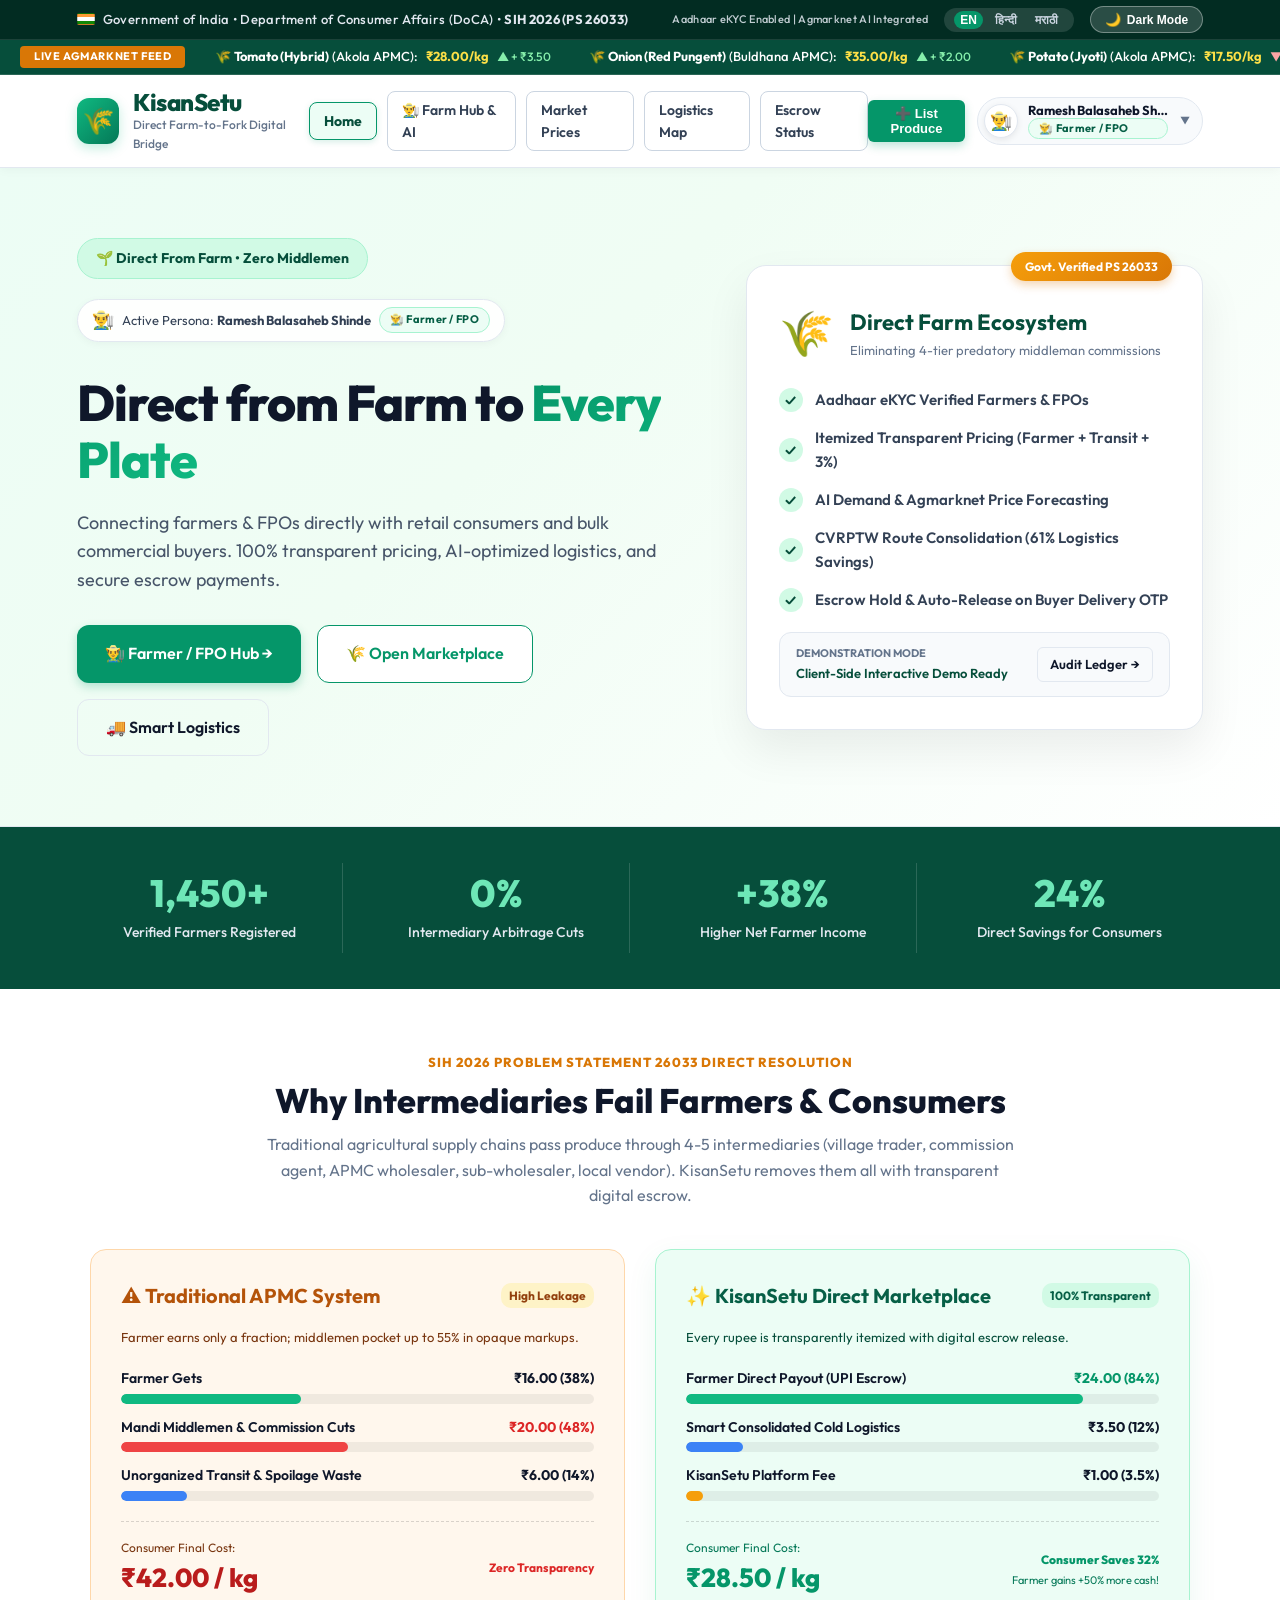
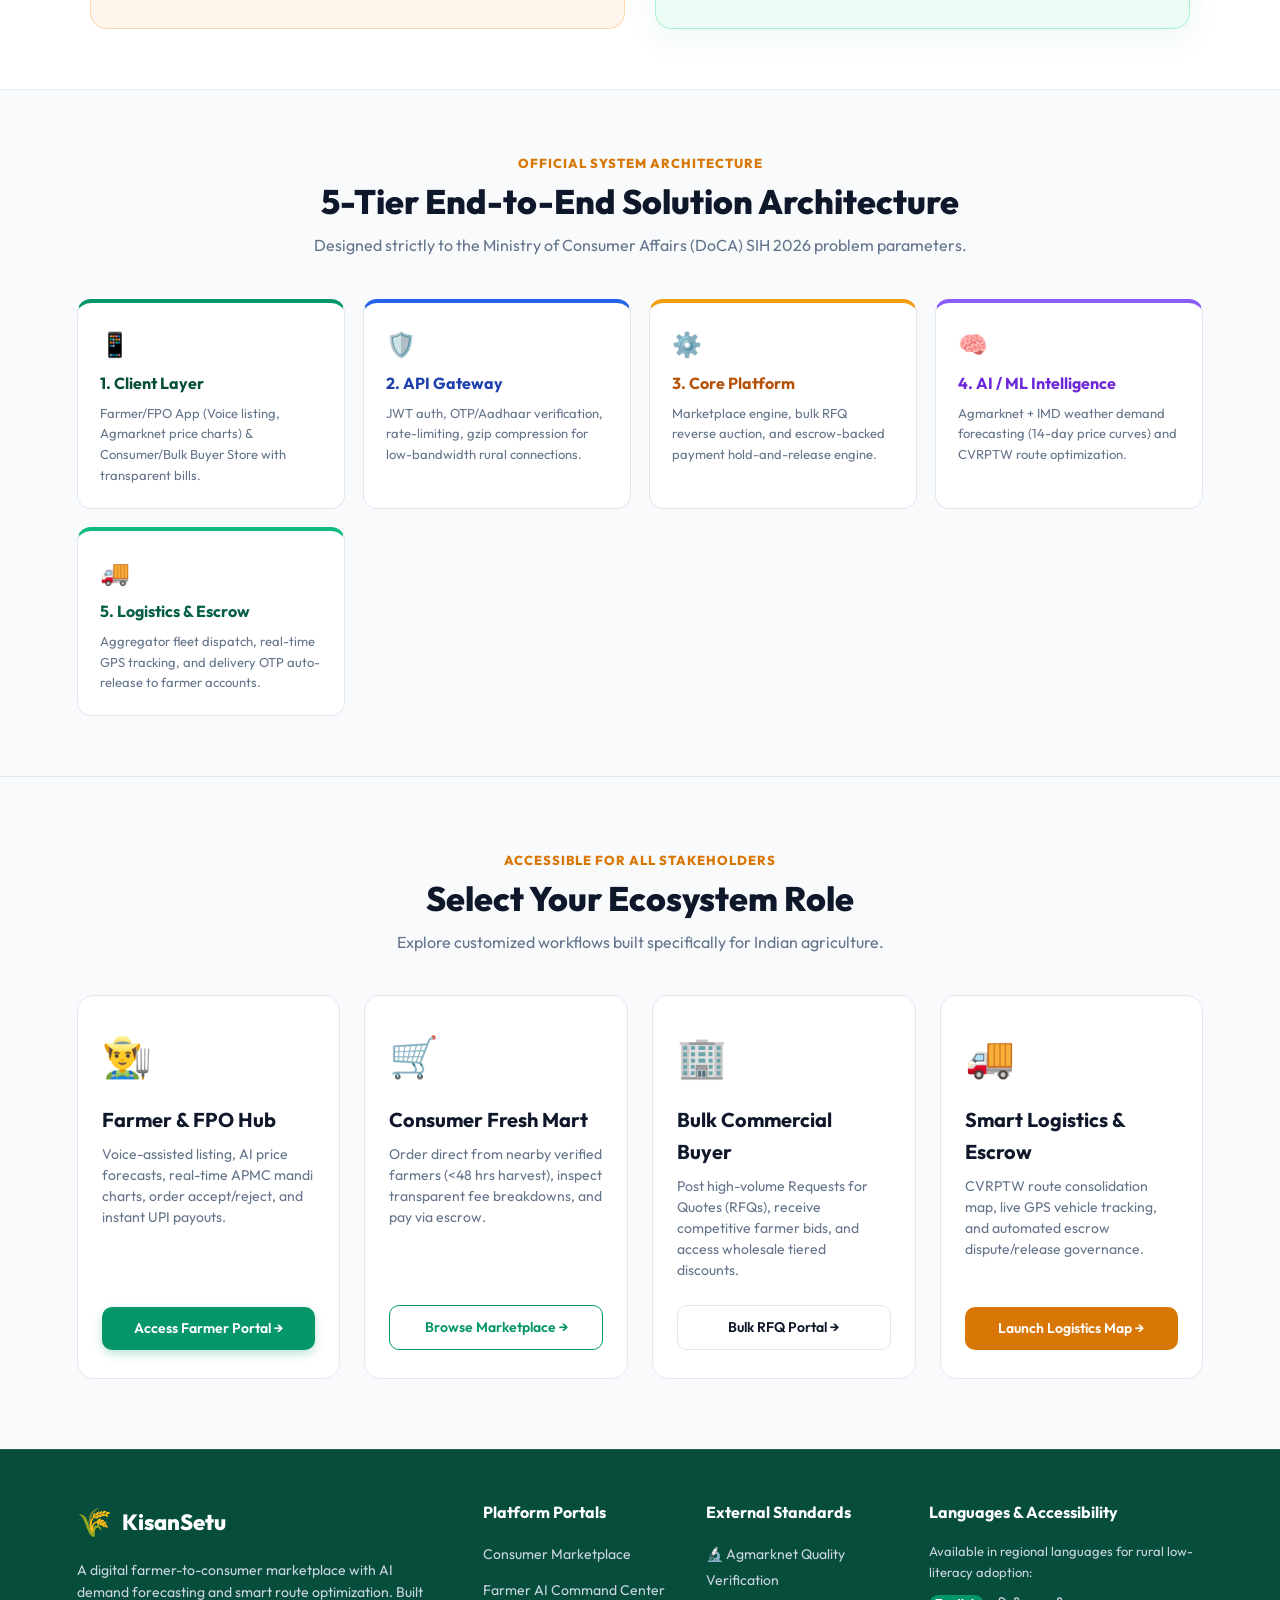
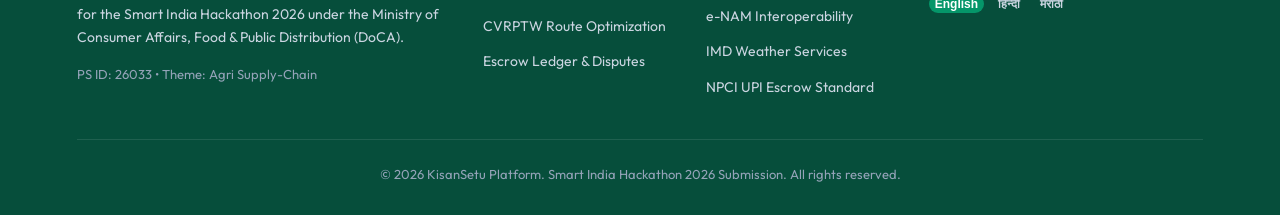
==== commit 37ee3336: "feat: add quality certificate verification, assaying lab locator, and transport e-PoD UX" ====
--- a/index.html
+++ b/index.html
@@ -53,6 +53,9 @@
         </nav>
 
         <div class="header-actions">
+            <button class="btn btn-outline btn-sm" onclick="openCertVerificationModal()" style="border-color:#059669; color:#059669; font-weight:700; display:inline-flex; align-items:center; gap:5px;" title="Verify AGMARK & NABL Quality Inspection Certificates">
+                🔬 Verify Certificate
+            </button>
             <a href="marketplace.html" class="cart-indicator" title="View Cart">
                 🛒 <span>Cart</span>
                 <span class="cart-badge" id="cartBadge" style="display:none;">0</span>
@@ -365,7 +368,7 @@
             <div class="footer-col">
                 <h4>External Standards</h4>
                 <ul>
-                    <li><a href="#">Agmarknet Open API</a></li>
+                    <li><a href="javascript:void(0)" onclick="openCertVerificationModal()">🔬 Agmarknet Quality Verification</a></li>
                     <li><a href="#">e-NAM Interoperability</a></li>
                     <li><a href="#">IMD Weather Services</a></li>
                     <li><a href="#">NPCI UPI Escrow Standard</a></li>
--- a/css/style.css
+++ b/css/style.css
@@ -2951,4 +2951,862 @@
     }
 }
 
-
+/* ===================================================
+   QUALITY CHECKER & ASSAYER CERTIFICATE SYSTEM
+   SIH 2026 PS 26033 - DoCA Quality Framework
+   =================================================== */
+
+.cert-badge-pill {
+    display: inline-flex;
+    align-items: center;
+    gap: 5px;
+    background: #ecfdf5;
+    color: #065f46;
+    border: 1px solid #a7f3d0;
+    padding: 3px 8px;
+    border-radius: 9999px;
+    font-size: 11px;
+    font-weight: 700;
+    letter-spacing: 0.2px;
+    cursor: pointer;
+    transition: var(--transition);
+    box-shadow: 0 1px 3px rgba(5, 150, 105, 0.1);
+}
+
+.cert-badge-pill:hover {
+    background: #059669;
+    color: #ffffff;
+    border-color: #047857;
+    transform: translateY(-1px);
+    box-shadow: 0 3px 8px rgba(5, 150, 105, 0.25);
+}
+
+.cert-badge-pill .cert-icon {
+    font-size: 12px;
+}
+
+/* Certificate Modal Dialog */
+.cert-modal-box {
+    background: #ffffff;
+    border-radius: 18px;
+    width: 95%;
+    max-width: 820px;
+    max-height: 90vh;
+    overflow-y: auto;
+    position: relative;
+    padding: 0;
+    box-shadow: 0 25px 60px rgba(0, 0, 0, 0.35);
+    border: 1px solid #cbd5e1;
+}
+
+/* Certificate Outer Frame */
+.official-cert-sheet {
+    padding: 32px 36px;
+    background: #ffffff;
+    position: relative;
+    border: 8px double #064e3b;
+    margin: 16px;
+    border-radius: 10px;
+    background-image: radial-gradient(#059669 0.45px, transparent 0.45px);
+    background-size: 18px 18px;
+    background-color: #fcfdfd;
+}
+
+.official-cert-sheet::before {
+    content: "KISANSETU • AGMARK ASSAYED • VERIFIED PRODUCE •";
+    position: absolute;
+    top: 50%;
+    left: 50%;
+    transform: translate(-50%, -50%) rotate(-35deg);
+    font-size: 38px;
+    font-weight: 900;
+    color: rgba(5, 150, 105, 0.04);
+    white-space: nowrap;
+    pointer-events: none;
+    z-index: 0;
+    letter-spacing: 4px;
+}
+
+/* Header & Emblem */
+.cert-header {
+    text-align: center;
+    border-bottom: 2px solid #064e3b;
+    padding-bottom: 18px;
+    margin-bottom: 22px;
+    position: relative;
+    z-index: 1;
+}
+
+.cert-emblem-row {
+    display: flex;
+    align-items: center;
+    justify-content: center;
+    gap: 12px;
+    margin-bottom: 6px;
+}
+
+.cert-emblem-badge {
+    background: #022c22;
+    color: #ffffff;
+    font-size: 11px;
+    font-weight: 800;
+    padding: 4px 12px;
+    border-radius: 20px;
+    letter-spacing: 0.5px;
+    text-transform: uppercase;
+}
+
+.cert-title-main {
+    font-size: 23px;
+    font-weight: 800;
+    color: #064e3b;
+    letter-spacing: 0.5px;
+    margin-top: 4px;
+    text-transform: uppercase;
+}
+
+.cert-subtitle {
+    font-size: 12px;
+    color: #475569;
+    font-weight: 600;
+    letter-spacing: 0.3px;
+}
+
+/* Top Meta Row */
+.cert-meta-strip {
+    display: grid;
+    grid-template-columns: repeat(auto-fit, minmax(180px, 1fr));
+    gap: 12px;
+    background: #f0fdf4;
+    border: 1px solid #bbf7d0;
+    border-radius: 8px;
+    padding: 12px 16px;
+    margin-bottom: 20px;
+    position: relative;
+    z-index: 1;
+}
+
+.cert-meta-item {
+    display: flex;
+    flex-direction: column;
+}
+
+.cert-meta-label {
+    font-size: 10px;
+    color: #166534;
+    font-weight: 700;
+    text-transform: uppercase;
+    letter-spacing: 0.4px;
+}
+
+.cert-meta-value {
+    font-size: 13px;
+    font-weight: 800;
+    color: #064e3b;
+    margin-top: 2px;
+}
+
+/* Certified Entity Card */
+.cert-entity-card {
+    display: grid;
+    grid-template-columns: 1fr 1fr;
+    gap: 16px;
+    margin-bottom: 20px;
+    position: relative;
+    z-index: 1;
+}
+
+@media (max-width: 650px) {
+    .cert-entity-card {
+        grid-template-columns: 1fr;
+    }
+}
+
+.cert-info-box {
+    background: #ffffff;
+    border: 1px solid #e2e8f0;
+    border-radius: 8px;
+    padding: 14px 16px;
+    box-shadow: 0 1px 3px rgba(0, 0, 0, 0.04);
+}
+
+.cert-info-box h5 {
+    font-size: 11px;
+    font-weight: 800;
+    color: #64748b;
+    text-transform: uppercase;
+    letter-spacing: 0.5px;
+    margin-bottom: 8px;
+    border-bottom: 1px solid #f1f5f9;
+    padding-bottom: 4px;
+}
+
+.cert-info-row {
+    font-size: 12px;
+    color: #1e293b;
+    margin-bottom: 5px;
+    display: flex;
+    justify-content: space-between;
+}
+
+.cert-info-row strong {
+    color: #0f172a;
+    font-weight: 700;
+}
+
+/* Parameters Evaluation Table */
+.cert-param-table-wrap {
+    margin-bottom: 22px;
+    border: 1.5px solid #cbd5e1;
+    border-radius: 8px;
+    overflow: hidden;
+    position: relative;
+    z-index: 1;
+}
+
+.cert-param-table {
+    width: 100%;
+    border-collapse: collapse;
+    font-size: 12px;
+}
+
+.cert-param-table th {
+    background: #064e3b;
+    color: #ffffff;
+    padding: 9px 12px;
+    text-align: left;
+    font-size: 11px;
+    font-weight: 700;
+    text-transform: uppercase;
+    letter-spacing: 0.4px;
+}
+
+.cert-param-table td {
+    padding: 8px 12px;
+    border-bottom: 1px solid #e2e8f0;
+    color: #1e293b;
+}
+
+.cert-param-table tr:nth-child(even) {
+    background: #f8fafc;
+}
+
+.cert-status-pass {
+    display: inline-flex;
+    align-items: center;
+    gap: 3px;
+    background: #dcfce7;
+    color: #15803d;
+    font-weight: 800;
+    font-size: 10px;
+    padding: 2px 7px;
+    border-radius: 12px;
+}
+
+/* Sign-off & Seal Strip */
+.cert-footer-strip {
+    display: flex;
+    justify-content: space-between;
+    align-items: center;
+    flex-wrap: wrap;
+    gap: 16px;
+    border-top: 1.5px dashed #cbd5e1;
+    padding-top: 18px;
+    position: relative;
+    z-index: 1;
+}
+
+.cert-seal-box {
+    display: flex;
+    align-items: center;
+    gap: 12px;
+}
+
+.cert-official-seal {
+    width: 68px;
+    height: 68px;
+    border-radius: 50%;
+    border: 3px dashed #059669;
+    background: #ecfdf5;
+    display: flex;
+    flex-direction: column;
+    align-items: center;
+    justify-content: center;
+    font-size: 9px;
+    font-weight: 900;
+    color: #064e3b;
+    text-align: center;
+    line-height: 1.1;
+    box-shadow: 0 0 10px rgba(5, 150, 105, 0.15);
+    padding: 4px;
+}
+
+.cert-qr-container {
+    display: flex;
+    align-items: center;
+    gap: 10px;
+    background: #ffffff;
+    border: 1px solid #e2e8f0;
+    padding: 8px 12px;
+    border-radius: 8px;
+}
+
+.cert-qr-container img {
+    width: 58px;
+    height: 58px;
+    border-radius: 4px;
+}
+
+.cert-hash-display {
+    font-family: 'Courier New', Courier, monospace;
+    font-size: 9px;
+    color: #64748b;
+    background: #f1f5f9;
+    padding: 4px 8px;
+    border-radius: 4px;
+    word-break: break-all;
+    max-width: 320px;
+}
+
+/* Lookup Toolbar in Modal */
+.cert-lookup-bar {
+    background: #f8fafc;
+    border-bottom: 1px solid #e2e8f0;
+    padding: 16px 24px;
+    display: flex;
+    flex-direction: column;
+    gap: 10px;
+}
+
+.cert-lookup-input-wrap {
+    display: flex;
+    gap: 8px;
+}
+
+.cert-lookup-input {
+    flex: 1;
+    padding: 10px 14px;
+    border: 1.5px solid #cbd5e1;
+    border-radius: 8px;
+    font-size: 13px;
+    font-weight: 600;
+    outline: none;
+    transition: var(--transition);
+}
+
+.cert-lookup-input:focus {
+    border-color: #059669;
+    box-shadow: 0 0 0 3px rgba(5, 150, 105, 0.15);
+}
+
+.cert-chips-row {
+    display: flex;
+    align-items: center;
+    gap: 6px;
+    flex-wrap: wrap;
+}
+
+.cert-chip-btn {
+    background: #e2e8f0;
+    border: none;
+    padding: 3px 8px;
+    border-radius: 6px;
+    font-size: 11px;
+    font-weight: 700;
+    color: #334155;
+    cursor: pointer;
+    transition: var(--transition);
+}
+
+.cert-chip-btn:hover {
+    background: #059669;
+    color: #ffffff;
+}
+
+/* Dark theme overrides for certificate */
+[data-theme="dark"] .cert-modal-box {
+    background: #0f172a;
+    border-color: #334155;
+}
+
+[data-theme="dark"] .official-cert-sheet {
+    background-color: #09131d;
+    border-color: #10b981;
+    background-image: radial-gradient(#10b981 0.45px, transparent 0.45px);
+}
+
+[data-theme="dark"] .cert-title-main {
+    color: #34d399;
+}
+
+[data-theme="dark"] .cert-info-box {
+    background: #1e293b;
+    border-color: #334155;
+}
+
+[data-theme="dark"] .cert-info-row {
+    color: #cbd5e1;
+}
+
+[data-theme="dark"] .cert-info-row strong {
+    color: #f8fafc;
+}
+
+[data-theme="dark"] .cert-param-table td {
+    color: #cbd5e1;
+    border-color: #334155;
+}
+
+[data-theme="dark"] .cert-param-table tr:nth-child(even) {
+    background: #1e293b;
+}
+
+[data-theme="dark"] .cert-lookup-bar {
+    background: #1e293b;
+    border-color: #334155;
+}
+
+[data-theme="dark"] .cert-lookup-input {
+    background: #0f172a;
+    border-color: #475569;
+    color: #ffffff;
+}
+
+/* ===================================================
+   ASSAYING & TESTING CENTERS DIRECTORY
+   =================================================== */
+
+.lab-centers-grid {
+    display: grid;
+    grid-template-columns: repeat(auto-fit, minmax(360px, 1fr));
+    gap: 20px;
+    margin-top: 20px;
+}
+
+.lab-center-card {
+    background: #ffffff;
+    border-radius: 14px;
+    border: 1px solid #e2e8f0;
+    padding: 22px;
+    transition: var(--transition);
+    box-shadow: 0 4px 14px rgba(0, 0, 0, 0.04);
+    display: flex;
+    flex-direction: column;
+    justify-content: space-between;
+    position: relative;
+    border-left: 5px solid #059669;
+}
+
+.lab-center-card:hover {
+    transform: translateY(-3px);
+    box-shadow: 0 10px 25px rgba(5, 150, 105, 0.12);
+    border-color: #a7f3d0;
+    border-left-color: #047857;
+}
+
+.lab-card-header {
+    display: flex;
+    justify-content: space-between;
+    align-items: flex-start;
+    gap: 12px;
+    margin-bottom: 12px;
+}
+
+.lab-title {
+    font-size: 16px;
+    font-weight: 800;
+    color: var(--primary-deep);
+    line-height: 1.35;
+}
+
+.lab-distance-badge {
+    background: #ecfdf5;
+    color: #065f46;
+    border: 1px solid #a7f3d0;
+    padding: 3px 10px;
+    border-radius: 14px;
+    font-size: 11px;
+    font-weight: 800;
+    white-space: nowrap;
+    display: inline-flex;
+    align-items: center;
+    gap: 4px;
+}
+
+.lab-distance-badge.nearest {
+    background: #065f46;
+    color: #ffffff;
+    border-color: #047857;
+}
+
+.lab-accred-strip {
+    font-size: 11px;
+    font-weight: 700;
+    color: #2563eb;
+    background: #eff6ff;
+    padding: 3px 8px;
+    border-radius: 6px;
+    display: inline-block;
+    margin-bottom: 10px;
+}
+
+.lab-details-list {
+    display: flex;
+    flex-direction: column;
+    gap: 6px;
+    font-size: 12px;
+    color: #475569;
+    margin-bottom: 14px;
+}
+
+.lab-detail-row {
+    display: flex;
+    align-items: flex-start;
+    gap: 8px;
+}
+
+.lab-detail-row strong {
+    color: #0f172a;
+}
+
+.lab-equip-wrap {
+    display: flex;
+    flex-wrap: wrap;
+    gap: 6px;
+    margin-bottom: 16px;
+}
+
+.lab-equip-tag {
+    background: #f1f5f9;
+    color: #334155;
+    font-size: 10px;
+    font-weight: 700;
+    padding: 3px 8px;
+    border-radius: 4px;
+    border: 1px solid #e2e8f0;
+}
+
+.lab-turnaround-box {
+    background: #f8fafc;
+    border: 1px solid #e2e8f0;
+    border-radius: 8px;
+    padding: 10px 12px;
+    font-size: 11px;
+    color: #334155;
+    margin-bottom: 16px;
+}
+
+.lab-actions-row {
+    display: flex;
+    gap: 8px;
+    flex-wrap: wrap;
+    border-top: 1px solid #f1f5f9;
+    padding-top: 14px;
+}
+
+/* Dark mode overrides for lab cards */
+[data-theme="dark"] .lab-center-card {
+    background: #1e293b;
+    border-color: #334155;
+    border-left-color: #10b981;
+}
+
+[data-theme="dark"] .lab-title {
+    color: #34d399;
+}
+
+[data-theme="dark"] .lab-equip-tag {
+    background: #0f172a;
+    border-color: #334155;
+    color: #cbd5e1;
+}
+
+[data-theme="dark"] .lab-turnaround-box {
+    background: #0f172a;
+    border-color: #334155;
+    color: #cbd5e1;
+}
+
+[data-theme="dark"] .lab-detail-row strong {
+    color: #f8fafc;
+}
+
+/* ===================================================
+   TRANSPORT VERIFICATION & PROOF OF DELIVERY (e-PoD)
+   =================================================== */
+
+.telematics-strip {
+    display: flex;
+    flex-wrap: wrap;
+    gap: 8px;
+    margin-top: 10px;
+    padding-top: 10px;
+    border-top: 1px solid var(--border);
+}
+
+.telematics-pill {
+    background: #f8fafc;
+    border: 1px solid var(--border);
+    border-radius: 20px;
+    padding: 4px 12px;
+    font-size: 11px;
+    font-weight: 700;
+    color: #334155;
+    display: inline-flex;
+    align-items: center;
+    gap: 6px;
+}
+
+.telematics-pill.active {
+    background: #ecfdf5;
+    color: #065f46;
+    border-color: #a7f3d0;
+}
+
+.pulse-beacon {
+    width: 8px;
+    height: 8px;
+    border-radius: 50%;
+    background: #10b981;
+    display: inline-block;
+    box-shadow: 0 0 0 0 rgba(16, 185, 129, 0.7);
+    animation: beaconPulse 1.8s infinite;
+}
+
+@keyframes beaconPulse {
+    0% { transform: scale(0.95); box-shadow: 0 0 0 0 rgba(16, 185, 129, 0.7); }
+    70% { transform: scale(1); box-shadow: 0 0 0 8px rgba(16, 185, 129, 0); }
+    100% { transform: scale(0.95); box-shadow: 0 0 0 0 rgba(16, 185, 129, 0); }
+}
+
+/* Geofence Radar Simulator */
+.geofence-radar-wrap {
+    display: flex;
+    align-items: center;
+    gap: 16px;
+    background: linear-gradient(135deg, #022c22, #064e3b);
+    color: white;
+    padding: 16px;
+    border-radius: 12px;
+    margin-bottom: 16px;
+    box-shadow: 0 6px 18px rgba(2, 44, 34, 0.25);
+    position: relative;
+    overflow: hidden;
+}
+
+.radar-scope {
+    width: 68px;
+    height: 68px;
+    border-radius: 50%;
+    border: 2px solid rgba(16, 185, 129, 0.4);
+    position: relative;
+    display: flex;
+    align-items: center;
+    justify-content: center;
+    background: radial-gradient(circle, rgba(16, 185, 129, 0.2) 0%, rgba(2, 44, 34, 0.8) 100%);
+    flex-shrink: 0;
+}
+
+.radar-ring {
+    position: absolute;
+    border-radius: 50%;
+    border: 1px solid rgba(52, 211, 153, 0.5);
+    width: 44px;
+    height: 44px;
+    animation: radarSweep 2s infinite ease-out;
+}
+
+@keyframes radarSweep {
+    0% { transform: scale(0.5); opacity: 1; }
+    100% { transform: scale(1.6); opacity: 0; }
+}
+
+.radar-blip {
+    width: 10px;
+    height: 10px;
+    background: #34d399;
+    border-radius: 50%;
+    box-shadow: 0 0 10px #34d399;
+    position: relative;
+    z-index: 2;
+}
+
+/* OTP Digits Input Group */
+.otp-input-group {
+    display: flex;
+    gap: 10px;
+    justify-content: center;
+    margin: 12px 0 16px 0;
+}
+
+.otp-box {
+    width: 52px;
+    height: 56px;
+    font-size: 24px;
+    font-weight: 800;
+    text-align: center;
+    border: 2px solid #cbd5e1;
+    border-radius: 10px;
+    background: white;
+    color: #0f172a;
+    outline: none;
+    transition: var(--transition);
+}
+
+.otp-box:focus {
+    border-color: #059669;
+    box-shadow: 0 0 0 3px rgba(5, 150, 105, 0.2);
+    transform: scale(1.05);
+}
+
+.otp-box.valid {
+    border-color: #10b981;
+    background: #ecfdf5;
+    color: #065f46;
+}
+
+/* Signature Canvas */
+.sig-canvas-wrap {
+    border: 1.5px dashed #cbd5e1;
+    border-radius: 10px;
+    background: #fafafa;
+    position: relative;
+    margin-bottom: 12px;
+    overflow: hidden;
+}
+
+.sig-canvas {
+    width: 100%;
+    height: 110px;
+    display: block;
+    cursor: crosshair;
+    touch-action: none;
+}
+
+.sig-canvas-placeholder {
+    position: absolute;
+    top: 50%;
+    left: 50%;
+    transform: translate(-50%, -50%);
+    color: #94a3b8;
+    font-size: 13px;
+    pointer-events: none;
+    user-select: none;
+    font-style: italic;
+}
+
+/* e-PoD Printable Receipt Sheet */
+.epod-receipt-sheet {
+    background: #ffffff;
+    border: 2px solid #065f46;
+    border-radius: 14px;
+    padding: 24px;
+    box-shadow: 0 10px 30px rgba(0,0,0,0.08);
+    position: relative;
+    font-family: inherit;
+}
+
+.epod-stamp {
+    position: absolute;
+    right: 24px;
+    top: 24px;
+    border: 3px solid #059669;
+    color: #059669;
+    font-weight: 900;
+    font-size: 13px;
+    padding: 6px 14px;
+    border-radius: 8px;
+    text-transform: uppercase;
+    letter-spacing: 1.5px;
+    transform: rotate(-6deg);
+    background: rgba(236, 253, 245, 0.85);
+    box-shadow: 0 4px 12px rgba(5, 150, 105, 0.15);
+}
+
+/* Verification Stepper Progress */
+.verification-stepper {
+    display: flex;
+    flex-direction: column;
+    gap: 8px;
+    margin: 16px 0;
+}
+
+.v-step-item {
+    display: flex;
+    align-items: center;
+    gap: 10px;
+    font-size: 13px;
+    font-weight: 600;
+    padding: 8px 12px;
+    border-radius: 8px;
+    background: #f8fafc;
+    border: 1px solid #e2e8f0;
+    color: #475569;
+    transition: var(--transition);
+}
+
+.v-step-item.done {
+    background: #ecfdf5;
+    border-color: #a7f3d0;
+    color: #065f46;
+}
+
+.v-step-item.active {
+    background: #eff6ff;
+    border-color: #bfdbfe;
+    color: #1d4ed8;
+    box-shadow: 0 0 0 2px rgba(59, 130, 246, 0.2);
+}
+
+/* Dark mode overrides for transport verification */
+[data-theme="dark"] .telematics-pill {
+    background: #1e293b;
+    border-color: #334155;
+    color: #cbd5e1;
+}
+
+[data-theme="dark"] .telematics-pill.active {
+    background: #064e3b;
+    border-color: #047857;
+    color: #a7f3d0;
+}
+
+[data-theme="dark"] .otp-box {
+    background: #0f172a;
+    border-color: #334155;
+    color: #f8fafc;
+}
+
+[data-theme="dark"] .otp-box.valid {
+    background: #064e3b;
+    border-color: #10b981;
+    color: #ecfdf5;
+}
+
+[data-theme="dark"] .sig-canvas-wrap {
+    background: #0f172a;
+    border-color: #334155;
+}
+
+[data-theme="dark"] .epod-receipt-sheet {
+    background: #1e293b;
+    border-color: #10b981;
+    color: #f8fafc;
+}
+
+[data-theme="dark"] .v-step-item {
+    background: #0f172a;
+    border-color: #334155;
+    color: #94a3b8;
+}
+
+[data-theme="dark"] .v-step-item.done {
+    background: #064e3b;
+    border-color: #047857;
+    color: #a7f3d0;
+}
+
+
+
+
+
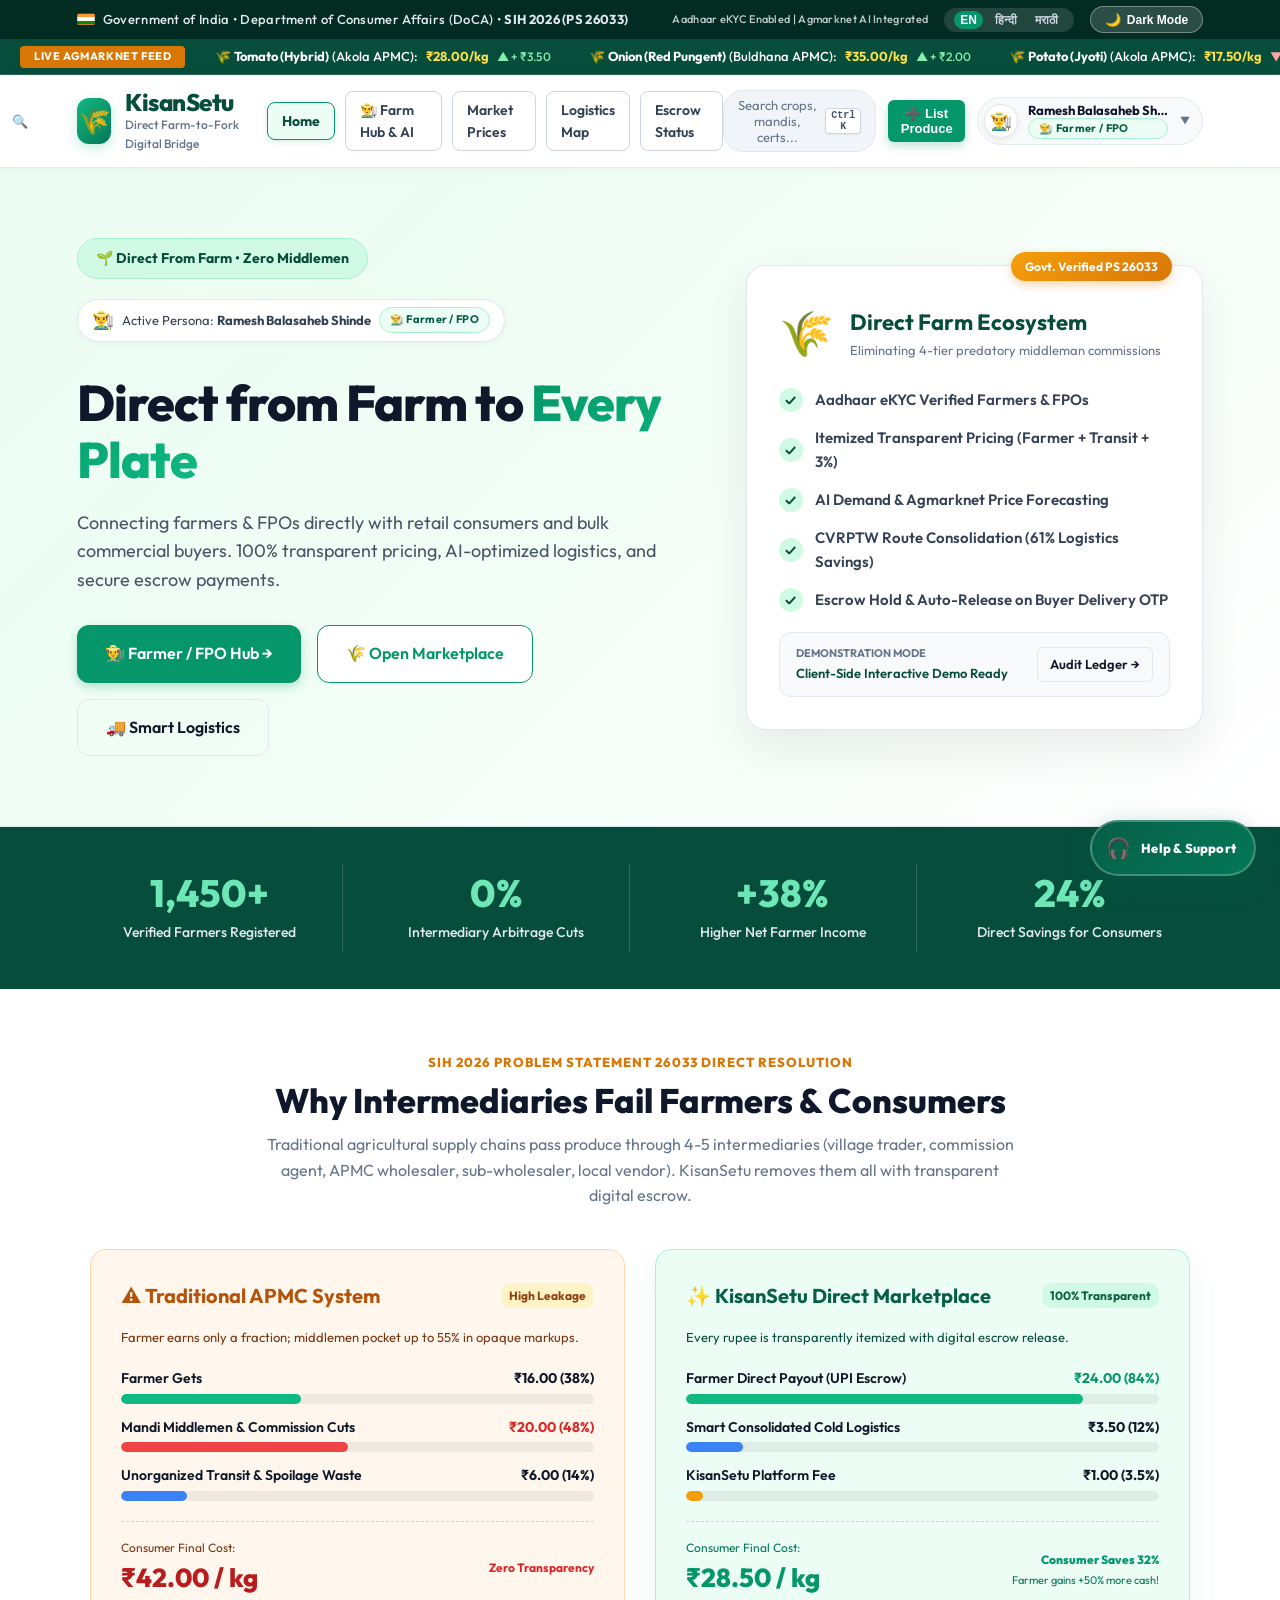
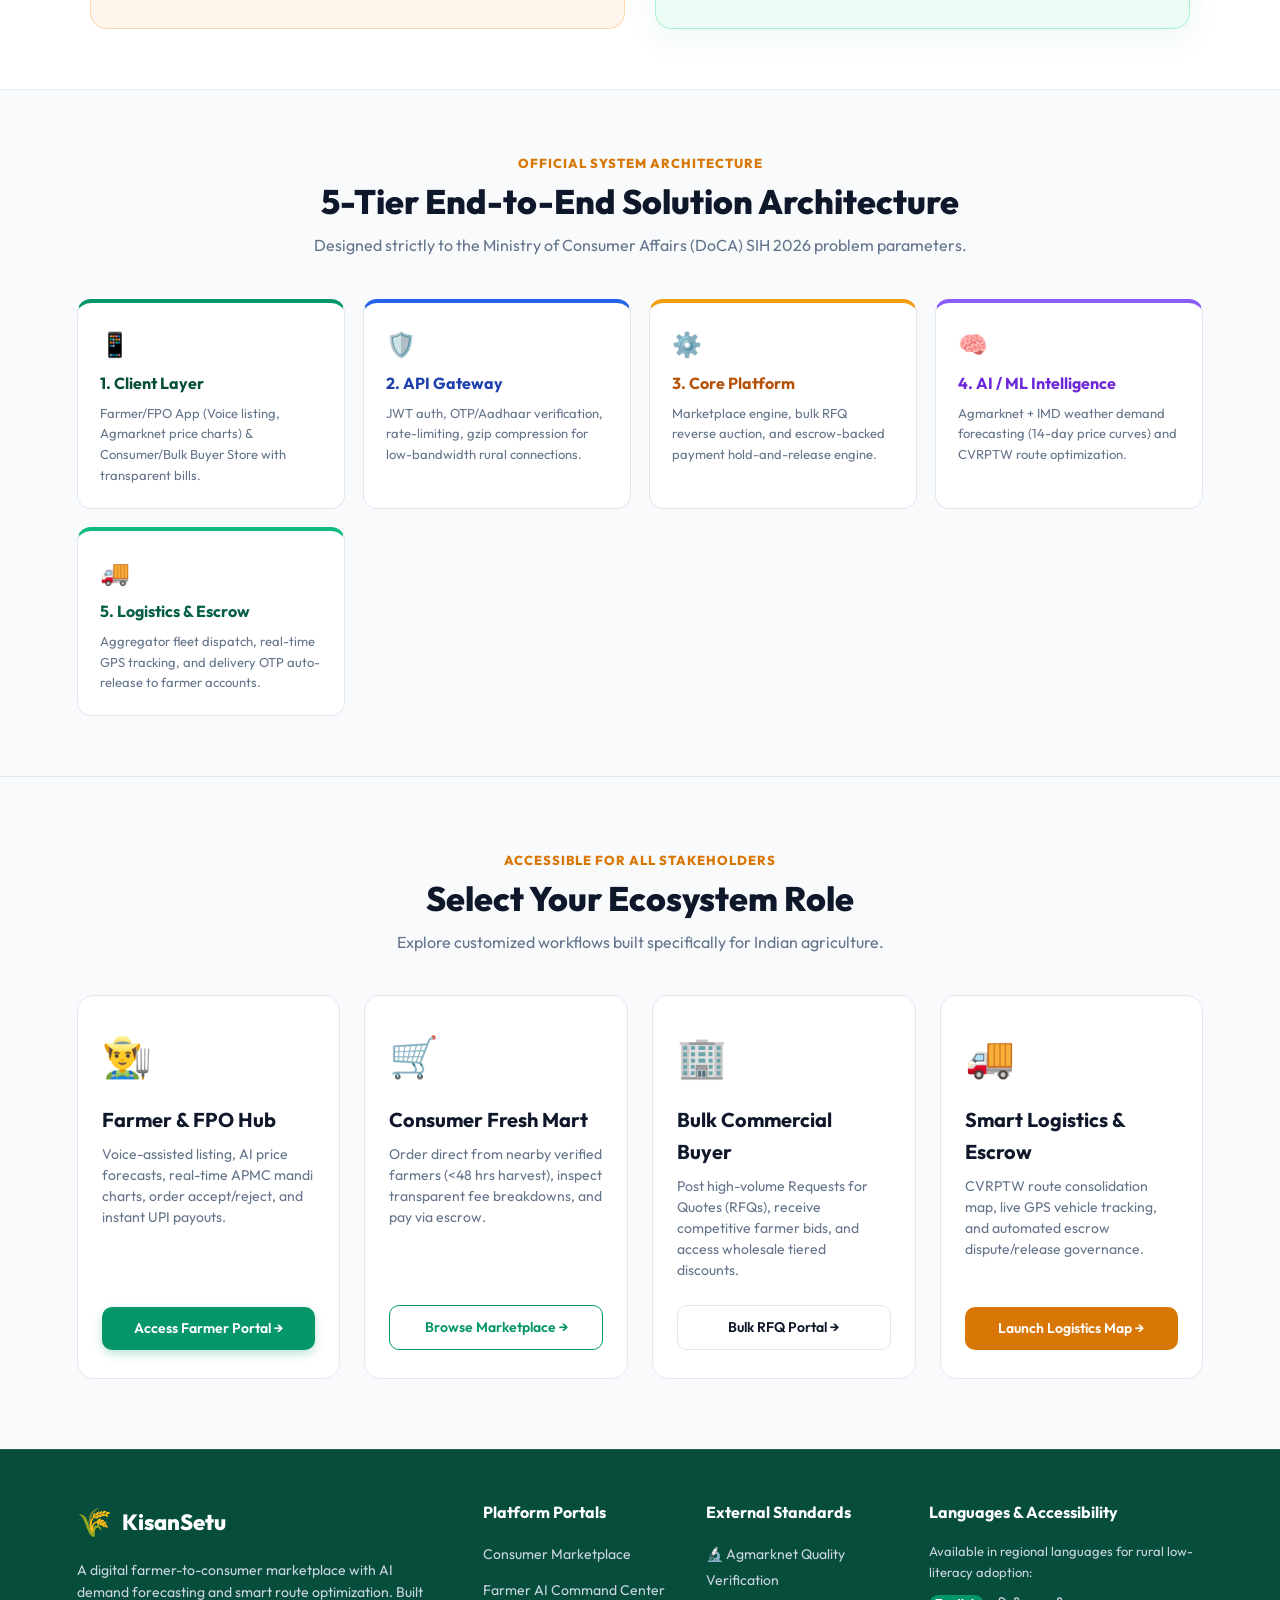
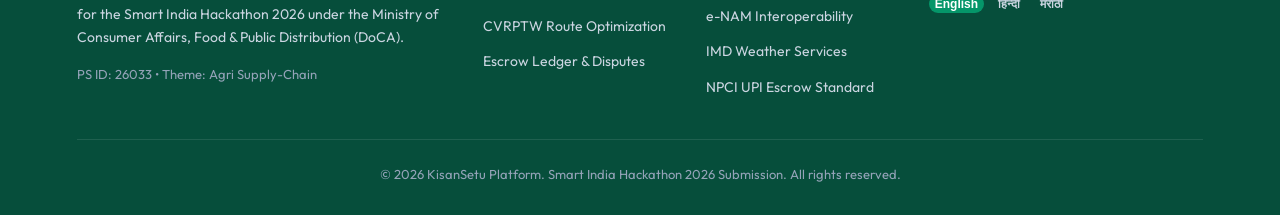
==== commit 5f08400b: "Added new floating Help and Suport button" ====
--- a/index.html
+++ b/index.html
@@ -53,6 +53,11 @@
         </nav>
 
         <div class="header-actions">
+            <button class="header-search-trigger" onclick="openCommandPalette()" title="Search produce, mandis, certificates (Ctrl+K)">
+                <span class="search-icon">🔍</span>
+                <span class="search-placeholder" data-i18n="searchPlaceholder">Search crops, mandis, certs...</span>
+                <kbd class="cmd-kbd">Ctrl K</kbd>
+            </button>
             <button class="btn btn-outline btn-sm" onclick="openCertVerificationModal()" style="border-color:#059669; color:#059669; font-weight:700; display:inline-flex; align-items:center; gap:5px;" title="Verify AGMARK & NABL Quality Inspection Certificates">
                 🔬 Verify Certificate
             </button>
@@ -89,6 +94,9 @@
                     <a href="logistics.html" class="btn btn-outline hero-btn-lg">
                         🚚 Smart Route Optimization
                     </a>
+                    <button type="button" class="btn btn-outline hero-btn-lg" onclick="openPlatformTour()" style="border-color:#059669; color:var(--text-dark); background:rgba(255,255,255,0.85); box-shadow:0 4px 12px rgba(0,0,0,0.05); font-weight:700;">
+                        ✨ 1-Min Platform Tour
+                    </button>
                 </div>
             </div>
 
--- a/css/style.css
+++ b/css/style.css
@@ -3806,7 +3806,656 @@
     color: #a7f3d0;
 }
 
-
-
-
-
+/* ===================================================
+   UX OVERHAUL: UNIVERSAL SEARCH & COMMAND PALETTE (CTRL+K)
+   =================================================== */
+
+.header-search-trigger {
+    background: #f1f5f9;
+    border: 1px solid var(--border);
+    border-radius: 20px;
+    padding: 6px 14px;
+    font-size: 13px;
+    color: #64748b;
+    cursor: pointer;
+    display: inline-flex;
+    align-items: center;
+    gap: 8px;
+    transition: var(--transition);
+    font-family: inherit;
+}
+
+.header-search-trigger:hover {
+    background: #ffffff;
+    border-color: var(--primary);
+    color: var(--primary-deep);
+    box-shadow: 0 2px 8px rgba(5, 150, 105, 0.12);
+}
+
+.header-search-trigger kbd {
+    background: #ffffff;
+    border: 1px solid #cbd5e1;
+    border-radius: 4px;
+    padding: 1px 5px;
+    font-size: 10px;
+    font-weight: 700;
+    color: #475569;
+    box-shadow: 0 1px 2px rgba(0,0,0,0.06);
+}
+
+.cmd-palette-overlay {
+    position: fixed;
+    top: 0;
+    left: 0;
+    width: 100vw;
+    height: 100vh;
+    background: rgba(15, 23, 42, 0.65);
+    backdrop-filter: blur(6px);
+    z-index: 100000;
+    display: flex;
+    justify-content: center;
+    align-items: flex-start;
+    padding-top: 8vh;
+    animation: fadeIn 0.18s ease-out;
+}
+
+.cmd-palette-box {
+    background: #ffffff;
+    width: 92%;
+    max-width: 680px;
+    border-radius: 16px;
+    box-shadow: 0 25px 50px -12px rgba(0, 0, 0, 0.25), 0 0 0 1px rgba(0,0,0,0.06);
+    overflow: hidden;
+    display: flex;
+    flex-direction: column;
+    max-height: 80vh;
+    animation: slideDown 0.2s cubic-bezier(0.16, 1, 0.3, 1);
+}
+
+@keyframes slideDown {
+    from { opacity: 0; transform: translateY(-16px) scale(0.98); }
+    to { opacity: 1; transform: translateY(0) scale(1); }
+}
+
+.cmd-input-wrap {
+    display: flex;
+    align-items: center;
+    padding: 14px 18px;
+    border-bottom: 1px solid var(--border);
+    gap: 12px;
+    background: #ffffff;
+}
+
+.cmd-search-icon {
+    font-size: 20px;
+    color: var(--primary);
+}
+
+.cmd-input {
+    flex: 1;
+    border: none;
+    outline: none;
+    font-size: 16px;
+    font-family: inherit;
+    color: #0f172a;
+    background: transparent;
+}
+
+.cmd-input::placeholder {
+    color: #94a3b8;
+}
+
+.cmd-esc-badge {
+    font-size: 11px;
+    font-weight: 700;
+    color: #64748b;
+    background: #f1f5f9;
+    border: 1px solid #e2e8f0;
+    border-radius: 6px;
+    padding: 3px 7px;
+    cursor: pointer;
+}
+
+.cmd-filter-tabs {
+    display: flex;
+    gap: 6px;
+    padding: 8px 16px;
+    background: #f8fafc;
+    border-bottom: 1px solid var(--border);
+    overflow-x: auto;
+}
+
+.cmd-filter-tab {
+    background: transparent;
+    border: 1px solid transparent;
+    border-radius: 14px;
+    padding: 4px 10px;
+    font-size: 12px;
+    font-weight: 600;
+    color: #64748b;
+    cursor: pointer;
+    white-space: nowrap;
+    transition: var(--transition);
+}
+
+.cmd-filter-tab.active {
+    background: #ffffff;
+    color: var(--primary-deep);
+    border-color: #cbd5e1;
+    font-weight: 700;
+    box-shadow: 0 1px 3px rgba(0,0,0,0.05);
+}
+
+.cmd-results-list {
+    overflow-y: auto;
+    padding: 10px 14px;
+    display: flex;
+    flex-direction: column;
+    gap: 4px;
+    flex: 1;
+}
+
+.cmd-group-title {
+    font-size: 11px;
+    font-weight: 800;
+    color: #94a3b8;
+    text-transform: uppercase;
+    letter-spacing: 0.8px;
+    padding: 8px 10px 4px 10px;
+}
+
+.cmd-item {
+    display: flex;
+    align-items: center;
+    justify-content: space-between;
+    padding: 10px 12px;
+    border-radius: 10px;
+    cursor: pointer;
+    transition: background 0.15s ease;
+    text-decoration: none;
+    color: inherit;
+}
+
+.cmd-item:hover, .cmd-item.selected {
+    background: #ecfdf5;
+}
+
+.cmd-item-left {
+    display: flex;
+    align-items: center;
+    gap: 12px;
+    flex: 1;
+    min-width: 0;
+}
+
+.cmd-item-icon {
+    width: 36px;
+    height: 36px;
+    border-radius: 8px;
+    background: #f1f5f9;
+    display: flex;
+    align-items: center;
+    justify-content: center;
+    font-size: 18px;
+    flex-shrink: 0;
+}
+
+.cmd-item-text {
+    min-width: 0;
+}
+
+.cmd-item-title {
+    font-size: 14px;
+    font-weight: 700;
+    color: #0f172a;
+    white-space: nowrap;
+    overflow: hidden;
+    text-overflow: ellipsis;
+}
+
+.cmd-item-sub {
+    font-size: 12px;
+    color: #64748b;
+    white-space: nowrap;
+    overflow: hidden;
+    text-overflow: ellipsis;
+}
+
+.cmd-item-right {
+    display: flex;
+    align-items: center;
+    gap: 8px;
+    flex-shrink: 0;
+}
+
+.cmd-item-tag {
+    font-size: 11px;
+    font-weight: 700;
+    padding: 2px 8px;
+    border-radius: 6px;
+}
+
+.cmd-footer {
+    padding: 10px 18px;
+    background: #f8fafc;
+    border-top: 1px solid var(--border);
+    display: flex;
+    justify-content: space-between;
+    align-items: center;
+    font-size: 12px;
+    color: #64748b;
+}
+
+.cmd-footer-shortcuts {
+    display: flex;
+    gap: 12px;
+}
+
+/* ===================================================
+   UX OVERHAUL: FLOATING QUICK-HELP & SUPPORT DRAWER
+   =================================================== */
+
+.kisan-help-fab {
+    position: fixed;
+    bottom: 24px;
+    right: 24px;
+    z-index: 9998;
+    background: linear-gradient(135deg, #065f46, #047857);
+    color: #ffffff;
+    border-radius: 30px;
+    padding: 10px 18px 10px 14px;
+    display: flex;
+    align-items: center;
+    gap: 10px;
+    box-shadow: 0 8px 24px rgba(6, 95, 70, 0.35);
+    cursor: pointer;
+    transition: transform 0.2s ease, box-shadow 0.2s ease;
+    border: 2px solid rgba(255,255,255,0.25);
+    font-family: inherit;
+}
+
+.kisan-help-fab:hover {
+    transform: translateY(-3px) scale(1.03);
+    box-shadow: 0 12px 28px rgba(6, 95, 70, 0.45);
+}
+
+.kisan-help-fab-icon {
+    font-size: 20px;
+}
+
+.kisan-help-fab-text {
+    font-size: 13px;
+    font-weight: 800;
+    letter-spacing: 0.2px;
+}
+
+.kisan-help-drawer {
+    position: fixed;
+    bottom: 84px;
+    right: 24px;
+    width: 380px;
+    max-width: calc(100vw - 40px);
+    background: #ffffff;
+    border-radius: 18px;
+    border: 1px solid var(--border);
+    box-shadow: 0 20px 40px rgba(0, 0, 0, 0.18);
+    z-index: 9999;
+    display: none;
+    flex-direction: column;
+    overflow: hidden;
+    animation: drawerSlideUp 0.25s cubic-bezier(0.16, 1, 0.3, 1);
+    max-height: 82vh;
+}
+
+@keyframes drawerSlideUp {
+    from { opacity: 0; transform: translateY(20px) scale(0.96); }
+    to { opacity: 1; transform: translateY(0) scale(1); }
+}
+
+.kisan-help-header {
+    background: linear-gradient(135deg, #022c22, #065f46);
+    color: white;
+    padding: 18px 20px;
+    display: flex;
+    justify-content: space-between;
+    align-items: center;
+}
+
+.kisan-help-body {
+    padding: 18px;
+    overflow-y: auto;
+    display: flex;
+    flex-direction: column;
+    gap: 14px;
+}
+
+.help-cards-grid {
+    display: grid;
+    grid-template-columns: 1fr 1fr;
+    gap: 10px;
+}
+
+.help-card-btn {
+    background: #f8fafc;
+    border: 1px solid #e2e8f0;
+    border-radius: 12px;
+    padding: 12px;
+    display: flex;
+    flex-direction: column;
+    gap: 4px;
+    cursor: pointer;
+    text-align: left;
+    transition: var(--transition);
+    text-decoration: none;
+    color: inherit;
+}
+
+.help-card-btn:hover {
+    background: #ecfdf5;
+    border-color: #a7f3d0;
+    transform: translateY(-2px);
+}
+
+.help-card-btn .h-icon {
+    font-size: 20px;
+}
+
+.help-card-btn .h-title {
+    font-size: 13px;
+    font-weight: 800;
+    color: #0f172a;
+}
+
+.help-card-btn .h-sub {
+    font-size: 11px;
+    color: #64748b;
+    line-height: 1.3;
+}
+
+/* FAQ Accordion */
+.faq-accordion-item {
+    border: 1px solid var(--border);
+    border-radius: 8px;
+    overflow: hidden;
+    margin-bottom: 6px;
+}
+
+.faq-question {
+    padding: 10px 12px;
+    background: #f8fafc;
+    font-size: 12px;
+    font-weight: 700;
+    color: #1e293b;
+    cursor: pointer;
+    display: flex;
+    justify-content: space-between;
+    align-items: center;
+}
+
+.faq-question:hover {
+    background: #f1f5f9;
+}
+
+.faq-answer {
+    padding: 10px 12px;
+    font-size: 12px;
+    color: #475569;
+    line-height: 1.45;
+    display: none;
+    border-top: 1px solid var(--border);
+    background: #ffffff;
+}
+
+/* WhatsApp Simulator Language Selector */
+.wa-lang-btn {
+    background: rgba(255, 255, 255, 0.18);
+    color: #ffffff;
+    border: 1px solid rgba(255, 255, 255, 0.3);
+    border-radius: 14px;
+    padding: 3px 10px;
+    font-size: 11px;
+    font-weight: 600;
+    cursor: pointer;
+    transition: all 0.2s ease;
+}
+
+.wa-lang-btn:hover {
+    background: rgba(255, 255, 255, 0.3);
+}
+
+.wa-lang-btn.active {
+    background: #25d366;
+    color: #064e3b;
+    border-color: #25d366;
+    font-weight: 800;
+    box-shadow: 0 2px 6px rgba(0, 0, 0, 0.15);
+}
+
+/* ===================================================
+   UX OVERHAUL: 1-MINUTE GUIDED PLATFORM TOUR MODAL
+   =================================================== */
+
+.tour-modal-overlay {
+    position: fixed;
+    top: 0;
+    left: 0;
+    width: 100vw;
+    height: 100vh;
+    background: rgba(15, 23, 42, 0.7);
+    backdrop-filter: blur(5px);
+    z-index: 100001;
+    display: flex;
+    justify-content: center;
+    align-items: center;
+    padding: 20px;
+    animation: fadeIn 0.2s ease-out;
+}
+
+.tour-modal-box {
+    background: #ffffff;
+    width: 100%;
+    max-width: 580px;
+    border-radius: 20px;
+    box-shadow: 0 25px 50px -12px rgba(0, 0, 0, 0.3);
+    overflow: hidden;
+    position: relative;
+    display: flex;
+    flex-direction: column;
+}
+
+.tour-slide {
+    padding: 30px 28px 24px 28px;
+    display: flex;
+    flex-direction: column;
+    align-items: center;
+    text-align: center;
+}
+
+.tour-step-badge {
+    display: inline-flex;
+    align-items: center;
+    gap: 6px;
+    background: #ecfdf5;
+    color: #065f46;
+    border: 1px solid #a7f3d0;
+    padding: 4px 12px;
+    border-radius: 20px;
+    font-size: 11px;
+    font-weight: 800;
+    margin-bottom: 16px;
+    text-transform: uppercase;
+}
+
+.tour-icon-avatar {
+    width: 80px;
+    height: 80px;
+    border-radius: 20px;
+    display: flex;
+    align-items: center;
+    justify-content: center;
+    font-size: 40px;
+    margin-bottom: 16px;
+    box-shadow: 0 8px 20px rgba(0,0,0,0.06);
+}
+
+.tour-title {
+    font-size: 22px;
+    font-weight: 800;
+    color: var(--primary-deep);
+    margin: 0 0 10px 0;
+}
+
+.tour-desc {
+    font-size: 14px;
+    color: #475569;
+    line-height: 1.55;
+    max-width: 480px;
+    margin: 0 0 18px 0;
+}
+
+.tour-benefit-card {
+    background: #f8fafc;
+    border: 1.5px dashed #cbd5e1;
+    border-radius: 12px;
+    padding: 12px 16px;
+    font-size: 12px;
+    color: #0f172a;
+    font-weight: 600;
+    width: 100%;
+    margin-bottom: 12px;
+    text-align: left;
+}
+
+.tour-footer {
+    background: #f8fafc;
+    border-top: 1px solid var(--border);
+    padding: 16px 24px;
+    display: flex;
+    justify-content: space-between;
+    align-items: center;
+}
+
+.tour-dots {
+    display: flex;
+    gap: 6px;
+}
+
+.tour-dot {
+    width: 8px;
+    height: 8px;
+    border-radius: 50%;
+    background: #cbd5e1;
+    cursor: pointer;
+    transition: var(--transition);
+}
+
+.tour-dot.active {
+    background: var(--primary);
+    width: 22px;
+    border-radius: 10px;
+}
+
+/* Dark mode overrides for UX overhaul */
+[data-theme="dark"] .header-search-trigger {
+    background: #1e293b;
+    border-color: #334155;
+    color: #cbd5e1;
+}
+
+[data-theme="dark"] .header-search-trigger kbd {
+    background: #0f172a;
+    border-color: #475569;
+    color: #cbd5e1;
+}
+
+[data-theme="dark"] .cmd-palette-box {
+    background: #1e293b;
+    border: 1px solid #334155;
+}
+
+[data-theme="dark"] .cmd-input-wrap {
+    background: #1e293b;
+    border-color: #334155;
+}
+
+[data-theme="dark"] .cmd-input {
+    color: #ffffff;
+}
+
+[data-theme="dark"] .cmd-filter-tabs {
+    background: #0f172a;
+    border-color: #334155;
+}
+
+[data-theme="dark"] .cmd-filter-tab.active {
+    background: #1e293b;
+    color: #34d399;
+    border-color: #475569;
+}
+
+[data-theme="dark"] .cmd-item:hover, [data-theme="dark"] .cmd-item.selected {
+    background: #0f172a;
+}
+
+[data-theme="dark"] .cmd-item-title {
+    color: #f8fafc;
+}
+
+[data-theme="dark"] .cmd-footer {
+    background: #0f172a;
+    border-color: #334155;
+}
+
+[data-theme="dark"] .kisan-help-drawer {
+    background: #1e293b;
+    border-color: #334155;
+}
+
+[data-theme="dark"] .help-card-btn {
+    background: #0f172a;
+    border-color: #334155;
+}
+
+[data-theme="dark"] .help-card-btn .h-title {
+    color: #f8fafc;
+}
+
+[data-theme="dark"] .faq-question {
+    background: #0f172a;
+    color: #f8fafc;
+}
+
+[data-theme="dark"] .faq-answer {
+    background: #1e293b;
+    color: #cbd5e1;
+}
+
+[data-theme="dark"] .tour-modal-box {
+    background: #1e293b;
+    border: 1px solid #334155;
+}
+
+[data-theme="dark"] .tour-title {
+    color: #34d399;
+}
+
+[data-theme="dark"] .tour-desc {
+    color: #cbd5e1;
+}
+
+[data-theme="dark"] .tour-benefit-card {
+    background: #0f172a;
+    border-color: #334155;
+    color: #f8fafc;
+}
+
+[data-theme="dark"] .tour-footer {
+    background: #0f172a;
+    border-color: #334155;
+}
+
+
+
+
+
+
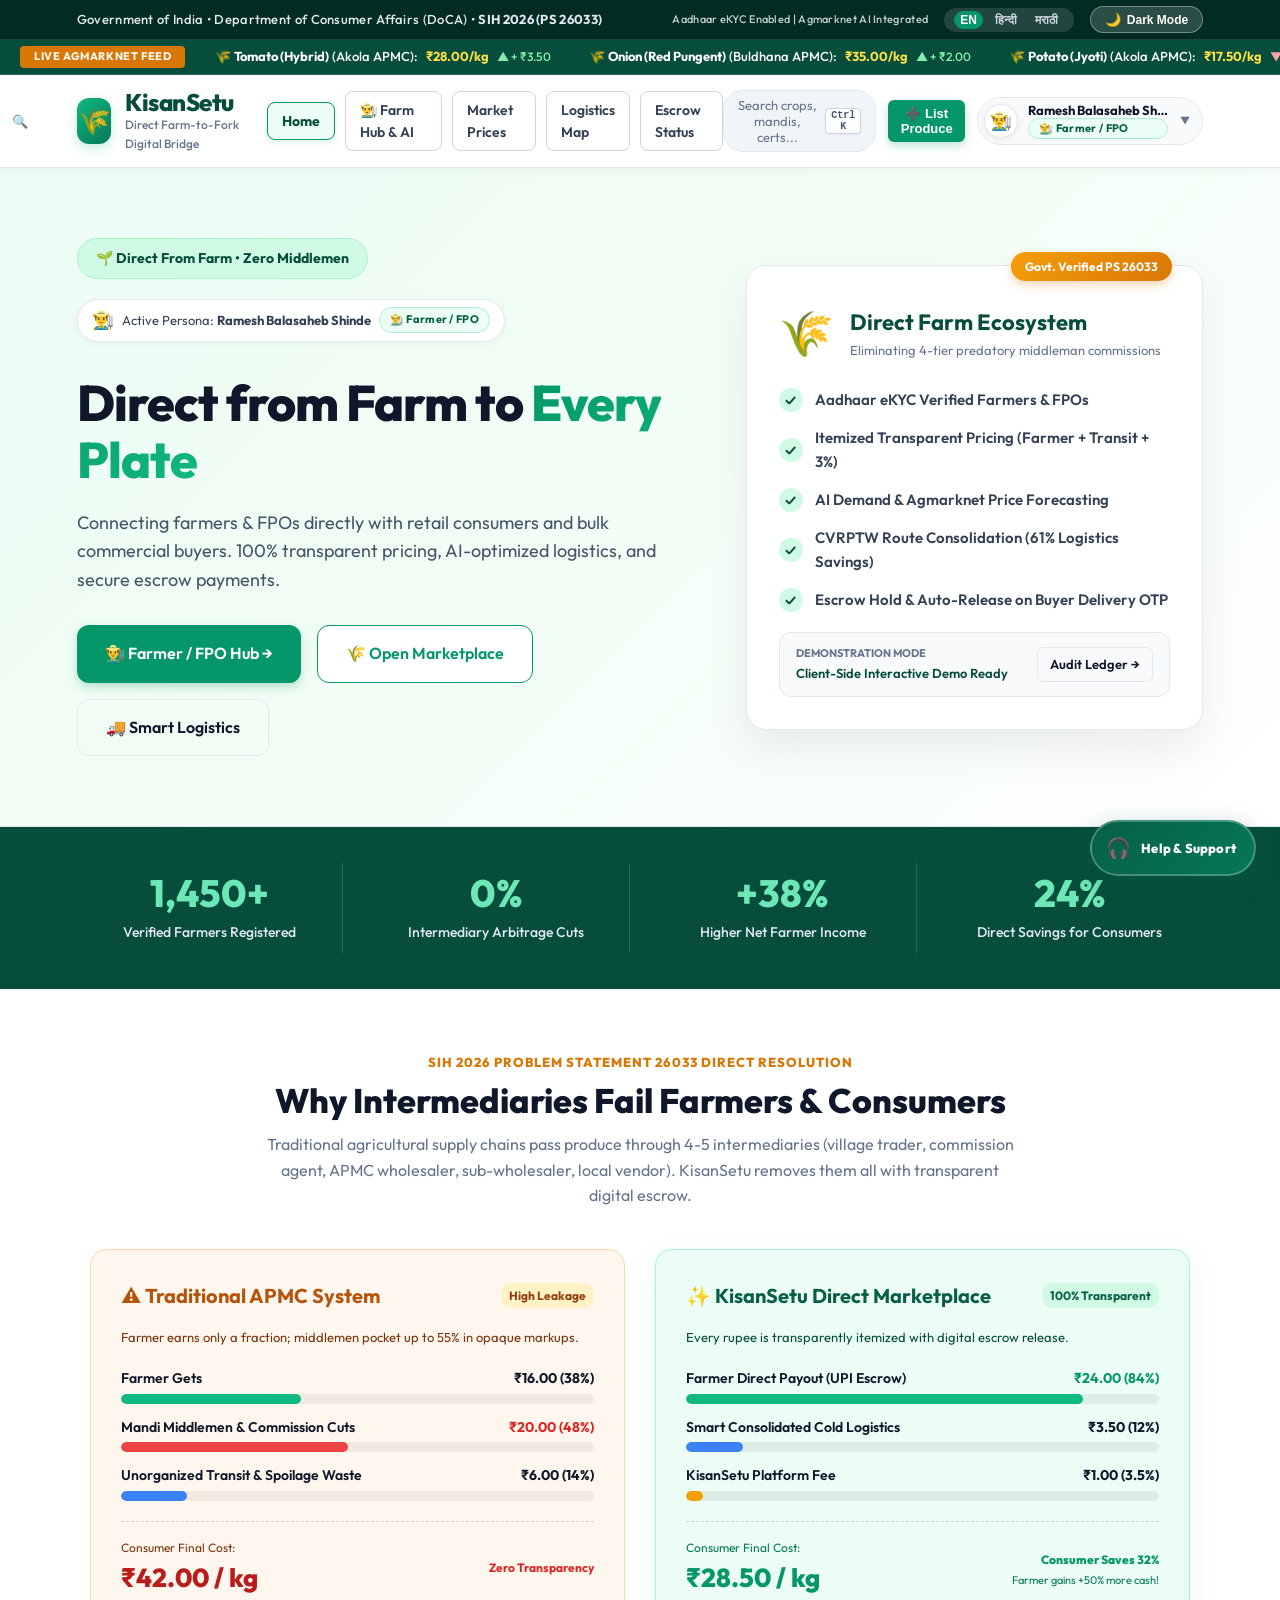
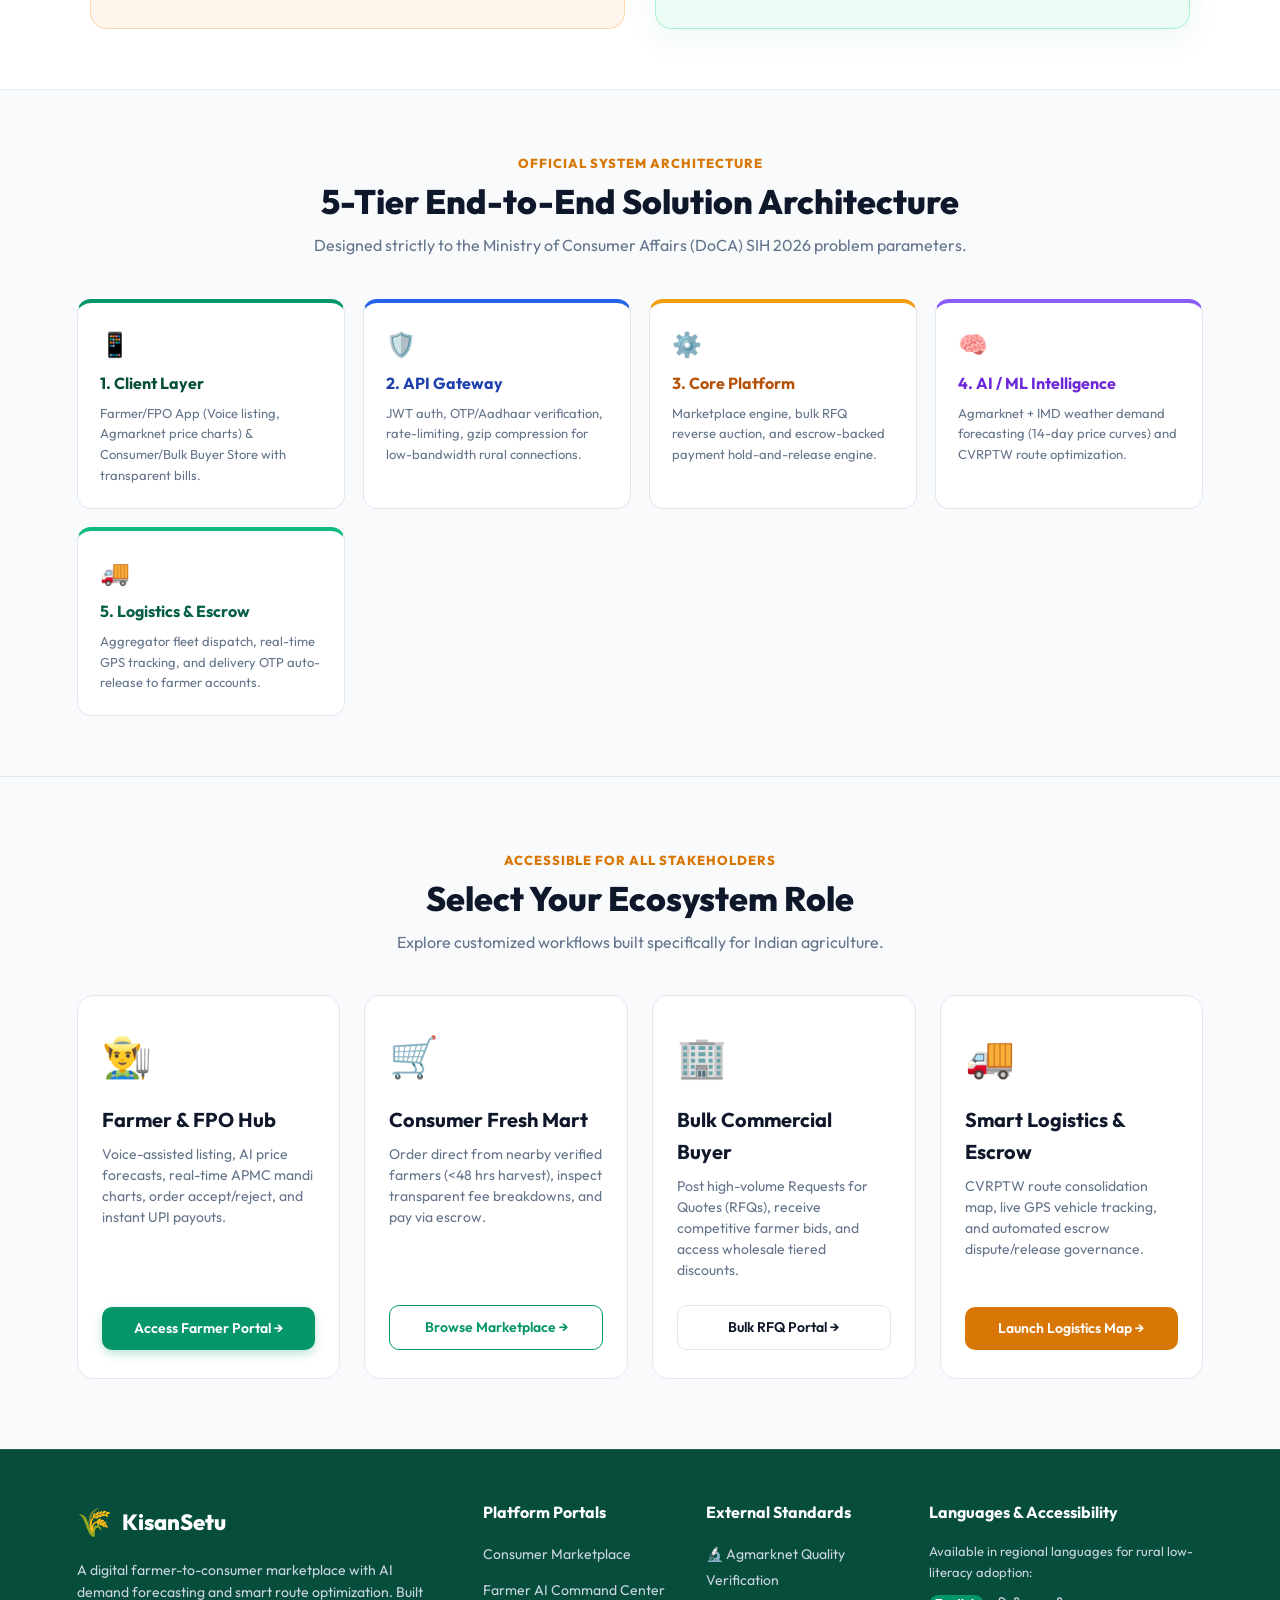
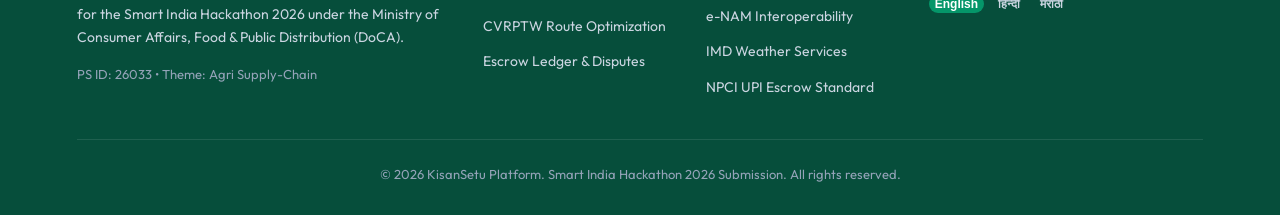
==== commit b071b408: "feat: enhance WhatsApp AI chatbot with trilingual NLP, bidirectional dashboard language sync, and lo" ====
--- a/index.html
+++ b/index.html
@@ -12,7 +12,6 @@
     <!-- TOP GOVERNMENT EMBLEM BAR -->
     <div class="gov-top-bar">
         <div class="gov-emblem">
-            <span class="gov-flag"></span>
             <span>Government of India • Department of Consumer Affairs (DoCA) • <strong>SIH 2026 (PS 26033)</strong></span>
         </div>
         <div class="top-bar-right">
--- a/css/style.css
+++ b/css/style.css
@@ -88,12 +88,7 @@
 }
 
 .gov-flag {
-    display: inline-block;
-    width: 18px;
-    height: 12px;
-    border-radius: 2px;
-    background: linear-gradient(to bottom, #FF9933 33.3%, #ffffff 33.3%, #ffffff 66.6%, #128807 66.6%);
-    border: 1px solid rgba(0,0,0,0.2);
+    display: none !important;
 }
 
 .top-bar-right {
